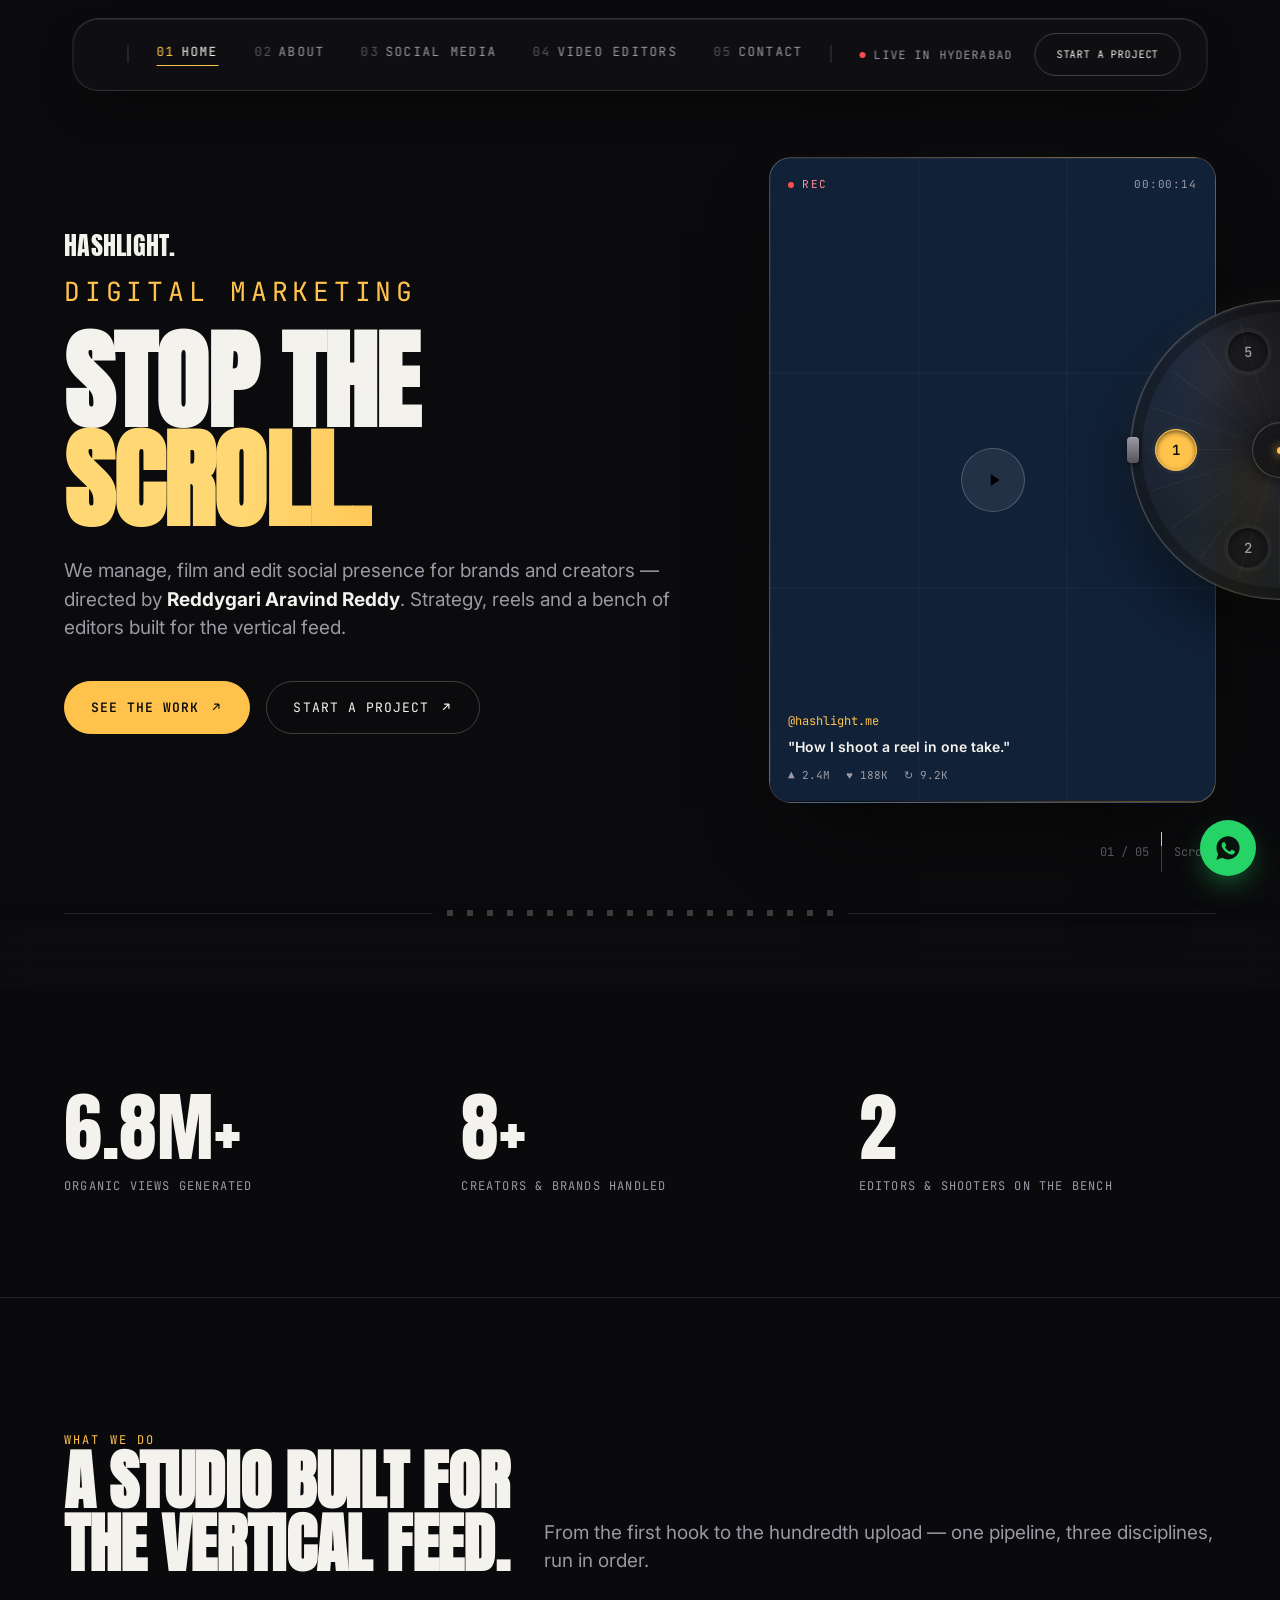
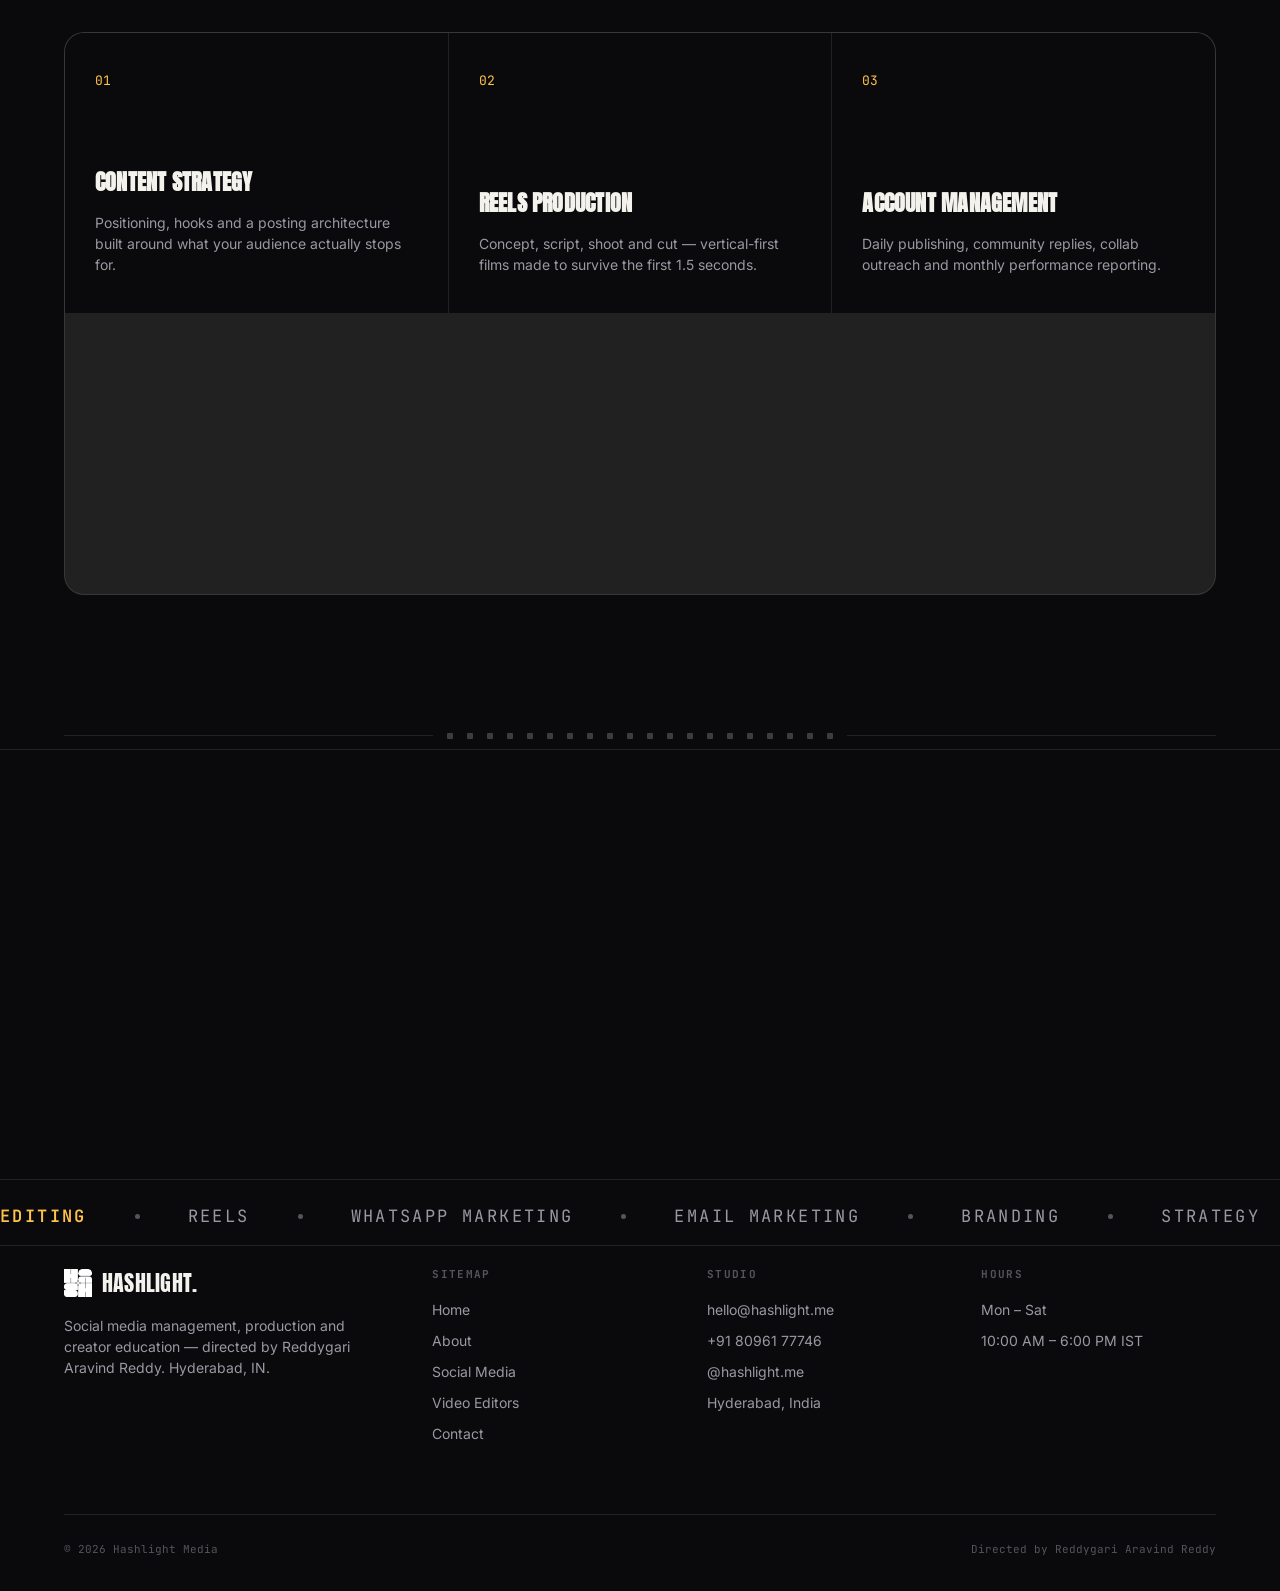
==== index.html @ e2e521cc "Deploy finalized clean code configuration" ====
<!doctype html>
<html lang="en">
<head>
<meta charset="UTF-8">
<!-- Google Tag Manager -->
<script>(function(w,d,s,l,i){w[l]=w[l]||[];w[l].push({'gtm.start':
new Date().getTime(),event:'gtm.js'});var f=d.getElementsByTagName(s)[0],
j=d.createElement(s),dl=l!='dataLayer'?'&l='+l:'';j.async=true;j.src=
'https://www.googletagmanager.com/gtm.js?id='+i+dl;f.parentNode.insertBefore(j,f);
})(window,document,'script','dataLayer','GTM-NQJWLBSV');</script>
<!-- End Google Tag Manager -->
<!-- Google tag (gtag.js) -->
<script async src="https://www.googletagmanager.com/gtag/js?id=G-N0PJGK31D2"></script>
<script>
  window.dataLayer = window.dataLayer || [];
  function gtag(){dataLayer.push(arguments);}
  gtag('js', new Date());

  gtag('config', 'G-N0PJGK31D2');
</script>
<!-- Meta Pixel Code -->
<script>
!function(f,b,e,v,n,t,s)
{if(f.fbq)return;n=f.fbq=function(){n.callMethod?
n.callMethod.apply(n,arguments):n.queue.push(arguments)};
if(!f._fbq)f._fbq=n;n.push=n;n.loaded=!0;n.version='2.0';
n.queue=[];t=b.createElement(e);t.async=!0;
t.src=v;s=b.getElementsByTagName(e)[0];
s.parentNode.insertBefore(t,s)}(window, document,'script',
'https://connect.facebook.net/en_US/fbevents.js');
fbq('init', '1096933299700600');
fbq('track', 'PageView');
</script>
<noscript><img height="1" width="1" style="display:none"
src="https://www.facebook.com/tr?id=1096933299700600&ev=PageView&noscript=1"
/></noscript>
<!-- End Meta Pixel Code -->
<meta name="viewport" content="width=device-width, initial-scale=1">
<title>Hashlight | Social Media & Reels Agency, Hyderabad</title>
<meta name="description" content="Hyderabad creator-first social media studio — Reels production, Meta ad campaigns, content strategy and account management. 6.8M+ organic views generated.">
<link rel="canonical" href="https://hashlight.me/">
<meta name="robots" content="index, follow">
<meta name="theme-color" content="#0a0a0c">

<meta property="og:type" content="website">
<meta property="og:url" content="https://hashlight.me/">
<meta property="og:title" content="Hashlight | Social Media & Reels Agency, Hyderabad">
<meta property="og:description" content="Hyderabad creator-first social media studio — Reels production, Meta ad campaigns, content strategy and account management. 6.8M+ organic views generated.">
<meta property="og:image" content="https://hashlight.me/img/hashlight_logo1.png">
<meta property="og:locale" content="en_IN">
<meta property="og:site_name" content="Hashlight">

<meta name="twitter:card" content="summary_large_image">
<meta name="twitter:title" content="Hashlight | Social Media & Reels Agency, Hyderabad">
<meta name="twitter:description" content="Hyderabad creator-first social media studio — Reels production, Meta ad campaigns, content strategy and account management. 6.8M+ organic views generated.">
<meta name="twitter:image" content="https://hashlight.me/img/hashlight_logo1.png">

<link rel="icon" href="img/hashlight_logo1.png" type="image/png">
<link rel="preconnect" href="https://fonts.googleapis.com">
<link rel="preconnect" href="https://fonts.gstatic.com" crossorigin>
<link rel="stylesheet" href="css/style.css">
<noscript><style>.reveal{opacity:1 !important; transform:none !important;}</style></noscript>

<script type="application/ld+json">
{
  "@context": "https://schema.org",
  "@type": "ProfessionalService",
  "@id": "https://hashlight.me/#business",
  "name": "Hashlight",
  "url": "https://hashlight.me/",
  "image": "https://hashlight.me/img/hashlight_logo1.png",
  "logo": "https://hashlight.me/img/hashlight_logo1.png",
  "description": "Creator-first social media management, reels production and creator education studio based in Hyderabad, India.",
  "email": "hello@hashlight.me",
  "telephone": "+91-80961-77746",
  "priceRange": "$$",
  "areaServed": "Hyderabad, India",
  "address": {
    "@type": "PostalAddress",
    "addressLocality": "Hyderabad",
    "addressRegion": "Telangana",
    "addressCountry": "IN"
  },
  "openingHoursSpecification": {
    "@type": "OpeningHoursSpecification",
    "dayOfWeek": ["Monday","Tuesday","Wednesday","Thursday","Friday","Saturday"],
    "opens": "10:00",
    "closes": "18:00"
  },
  "sameAs": [
    "https://www.instagram.com/hashlight.me/",
    "https://www.instagram.com/avii.fashion/"
  ],
  "founder": {
    "@type": "Person",
    "name": "Reddygari Aravind Reddy",
    "jobTitle": "Founder & Director",
    "sameAs": "https://www.instagram.com/avii.fashion/"
  },
  "hasOfferCatalog": {
    "@type": "OfferCatalog",
    "name": "Hashlight Services",
    "itemListElement": [
      { "@type": "Offer", "itemOffered": { "@type": "Service", "name": "Content Strategy" } },
      { "@type": "Offer", "itemOffered": { "@type": "Service", "name": "Reels Production" } },
      { "@type": "Offer", "itemOffered": { "@type": "Service", "name": "Account Management" } },
      { "@type": "Offer", "itemOffered": { "@type": "Service", "name": "Meta Ad Campaigns" } },
      { "@type": "Offer", "itemOffered": { "@type": "Service", "name": "WhatsApp Marketing" } },
      { "@type": "Offer", "itemOffered": { "@type": "Service", "name": "Email Marketing" } }
    ]
  }
}
</script>
</head>
<body>
<!-- Google Tag Manager (noscript) -->
<noscript><iframe src="https://www.googletagmanager.com/ns.html?id=GTM-NQJWLBSV"
height="0" width="0" style="display:none;visibility:hidden"></iframe></noscript>
<!-- End Google Tag Manager (noscript) -->

<div class="grain"></div>
<div class="flash-spot"></div>

<!-- ================= NAV ================= -->
<header class="site-nav">
  <a href="#home" class="logo"><img src="img/hashlight_logo1.png" alt="Hashlight" class="logo-mark"></a>
  <span class="nav-sep" aria-hidden="true">|</span>
  <nav class="nav-links">
    <a href="#home" data-index="01">Home</a>
    <a href="#about" data-index="02">About</a>
    <a href="#social-media" data-index="03">Social Media</a>
    <a href="#video-editors" data-index="04">Video Editors</a>
    <a href="#contact" data-index="05">Contact</a>
  </nav>
  <span class="nav-sep" aria-hidden="true">|</span>
  <div class="nav-cta">
    <span class="rec-tag"><span class="rec-dot"></span>Live in Hyderabad</span>
    <a href="#contact" class="btn btn-ghost js-start-project">Start a project</a>
  </div>
  <button class="nav-toggle" aria-label="Toggle menu"><span></span><span></span><span></span></button>
</header>

<!-- ================= 1. HOME ================= -->
<section id="home" class="hero wrap" data-dial="Home">
  <div class="hero-grid">
    <div>
      <p class="hero-eyebrow reveal in">
        <span>Hashlight.</span>
        <span>Digital Marketing</span>
      </p>
      <h1 class="h1 hero-title reveal in reveal-d1">Stop the<br><span class="flash">scroll.</span></h1>
      <p class="lede hero-sub reveal in reveal-d2">We manage, film and edit social presence for brands and creators — directed by <b style="color:var(--ink)">Reddygari Aravind Reddy</b>. Strategy, reels and a bench of editors built for the vertical feed.</p>
      <div class="hero-actions reveal in reveal-d3">
        <a href="#social-media" class="btn btn-primary">See the work
          <svg viewBox="0 0 24 24" fill="none" stroke="currentColor" stroke-width="2"><path d="M7 17L17 7M17 7H9M17 7V15"/></svg>
        </a>
        <a href="#contact" class="btn btn-ghost js-start-project">Start a project
          <svg viewBox="0 0 24 24" fill="none" stroke="currentColor" stroke-width="2"><path d="M7 17L17 7M17 7H9M17 7V15"/></svg>
        </a>
      </div>
    </div>

    <div class="reel-card reveal in reveal-d2">
      <video class="reel-video" id="hero-reel-video" src="video/hero-reel.mp4" muted loop playsinline preload="metadata" poster="img/poster-hero-reel.jpg"></video>
      <div class="grid-lines"></div>
      <div class="reel-top">
        <span class="rec-tag"><span class="rec-dot"></span>REC</span>
        <span>00:00:14</span>
      </div>
      <button type="button" class="reel-play" id="hero-reel-play" aria-label="Play reel">
        <svg class="icon-play" viewBox="0 0 24 24" fill="currentColor"><path d="M8 5v14l11-7z"/></svg>
        <svg class="icon-pause" viewBox="0 0 24 24" fill="currentColor"><path d="M6 5h4v14H6zM14 5h4v14h-4z"/></svg>
      </button>
      <div class="reel-bottom">
        <div class="handle">@hashlight.me</div>
        <div class="caption">"How I shoot a reel in one take."</div>
        <div class="reel-stats"><span>▲ 2.4M</span><span>♥ 188K</span><span>↻ 9.2K</span></div>
      </div>
    </div>
  </div>

  <div class="scroll-cue">
    <span>01 / 05</span>
    <span class="track"></span>
    <span>Scroll</span>
  </div>
</section>

<div class="sprockets"><div class="sprockets-row">
  <i></i><i></i><i></i><i></i><i></i><i></i><i></i><i></i><i></i><i></i><i></i><i></i><i></i><i></i><i></i><i></i><i></i><i></i><i></i><i></i>
</div></div>

<!-- ================= TICKER ================= -->
<div class="ticker-wrap">
  <div class="ticker">
    <span><span class="footer-platform-item"><svg viewBox="0 0 24 24" fill="currentColor"><path d="M7.0301.084c-1.2768.0602-2.1487.264-2.911.5634-.7888.3075-1.4575.72-2.1228 1.3877-.6652.6677-1.075 1.3368-1.3802 2.127-.2954.7638-.4956 1.6365-.552 2.914-.0564 1.2775-.0689 1.6882-.0626 4.947.0062 3.2586.0206 3.6671.0825 4.9473.061 1.2765.264 2.1482.5635 2.9107.308.7889.72 1.4573 1.388 2.1228.6679.6655 1.3365 1.0743 2.1285 1.38.7632.295 1.6361.4961 2.9134.552 1.2773.056 1.6884.069 4.9462.0627 3.2578-.0062 3.668-.0207 4.9478-.0814 1.28-.0607 2.147-.2652 2.9098-.5633.7889-.3086 1.4578-.72 2.1228-1.3881.665-.6682 1.0745-1.3378 1.3795-2.1284.2957-.7632.4966-1.636.552-2.9124.056-1.2809.0692-1.6898.063-4.948-.0063-3.2583-.021-3.6668-.0817-4.9465-.0607-1.2797-.264-2.1487-.5633-2.9117-.3084-.7889-.72-1.4568-1.3876-2.1228C21.2982 1.33 20.628.9208 19.8378.6165 19.074.321 18.2017.1197 16.9244.0645 15.6471.0093 15.236-.005 11.977.0014 8.718.0076 8.31.0215 7.0301.0839m.1402 21.6932c-1.17-.0509-1.8053-.2453-2.2287-.408-.5606-.216-.96-.4771-1.3819-.895-.422-.4178-.6811-.8186-.9-1.378-.1644-.4234-.3624-1.058-.4171-2.228-.0595-1.2645-.072-1.6442-.079-4.848-.007-3.2037.0053-3.583.0607-4.848.05-1.169.2456-1.805.408-2.2282.216-.5613.4762-.96.895-1.3816.4188-.4217.8184-.6814 1.3783-.9003.423-.1651 1.0575-.3614 2.227-.4171 1.2655-.06 1.6447-.072 4.848-.079 3.2033-.007 3.5835.005 4.8495.0608 1.169.0508 1.8053.2445 2.228.408.5608.216.96.4754 1.3816.895.4217.4194.6816.8176.9005 1.3787.1653.4217.3617 1.056.4169 2.2263.0602 1.2655.0739 1.645.0796 4.848.0058 3.203-.0055 3.5834-.061 4.848-.051 1.17-.245 1.8055-.408 2.2294-.216.5604-.4763.96-.8954 1.3814-.419.4215-.8181.6811-1.3783.9-.4224.1649-1.0577.3617-2.2262.4174-1.2656.0595-1.6448.072-4.8493.079-3.2045.007-3.5825-.006-4.848-.0608M16.953 5.5864A1.44 1.44 0 1 0 18.39 4.144a1.44 1.44 0 0 0-1.437 1.4424M5.8385 12.012c.0067 3.4032 2.7706 6.1557 6.173 6.1493 3.4026-.0065 6.157-2.7701 6.1506-6.1733-.0065-3.4032-2.771-6.1565-6.174-6.1498-3.403.0067-6.156 2.771-6.1496 6.1738M8 12.0077a4 4 0 1 1 4.008 3.9921A3.9996 3.9996 0 0 1 8 12.0077"/></svg>Instagram</span><span class="footer-platform-item"><svg viewBox="0 0 24 24" fill="currentColor"><path d="M9.101 23.691v-7.98H6.627v-3.667h2.474v-1.58c0-4.085 1.848-5.978 5.858-5.978.401 0 .955.042 1.468.103a8.68 8.68 0 0 1 1.141.195v3.325a8.623 8.623 0 0 0-.653-.036 26.805 26.805 0 0 0-.733-.009c-.707 0-1.259.096-1.675.309a1.686 1.686 0 0 0-.679.622c-.258.42-.374.995-.374 1.752v1.297h3.919l-.386 2.103-.287 1.564h-3.246v8.245C19.396 23.238 24 18.179 24 12.044c0-6.627-5.373-12-12-12s-12 5.373-12 12c0 5.628 3.874 10.35 9.101 11.647Z"/></svg>Facebook</span><span class="footer-platform-item"><svg viewBox="0 0 24 24" fill="currentColor"><path d="M17.472 14.382c-.297-.149-1.758-.867-2.03-.967-.273-.099-.471-.148-.67.15-.197.297-.767.966-.94 1.164-.173.199-.347.223-.644.075-.297-.15-1.255-.463-2.39-1.475-.883-.788-1.48-1.761-1.653-2.059-.173-.297-.018-.458.13-.606.134-.133.298-.347.446-.52.149-.174.198-.298.298-.497.099-.198.05-.371-.025-.52-.075-.149-.669-1.612-.916-2.207-.242-.579-.487-.5-.669-.51-.173-.008-.371-.01-.57-.01-.198 0-.52.074-.792.372-.272.297-1.04 1.016-1.04 2.479 0 1.462 1.065 2.875 1.213 3.074.149.198 2.096 3.2 5.077 4.487.709.306 1.262.489 1.694.625.712.227 1.36.195 1.871.118.571-.085 1.758-.719 2.006-1.413.248-.694.248-1.289.173-1.413-.074-.124-.272-.198-.57-.347m-5.421 7.403h-.004a9.87 9.87 0 01-5.031-1.378l-.361-.214-3.741.982.998-3.648-.235-.374a9.86 9.86 0 01-1.51-5.26c.001-5.45 4.436-9.884 9.888-9.884 2.64 0 5.122 1.03 6.988 2.898a9.825 9.825 0 012.893 6.994c-.003 5.45-4.437 9.884-9.885 9.884m8.413-18.297A11.815 11.815 0 0012.05 0C5.495 0 .16 5.335.157 11.892c0 2.096.547 4.142 1.588 5.945L.057 24l6.305-1.654a11.882 11.882 0 005.683 1.448h.005c6.554 0 11.89-5.335 11.893-11.893a11.821 11.821 0 00-3.48-8.413Z"/></svg>WhatsApp</span><span class="footer-platform-item"><svg viewBox="0 0 24 24" fill="currentColor"><path d="M20.447 20.452h-3.554v-5.569c0-1.328-.027-3.037-1.852-3.037-1.853 0-2.136 1.445-2.136 2.939v5.667H9.351V9h3.414v1.561h.046c.477-.9 1.637-1.85 3.37-1.85 3.601 0 4.267 2.37 4.267 5.455v6.286zM5.337 7.433c-1.144 0-2.063-.926-2.063-2.065 0-1.138.92-2.063 2.063-2.063 1.14 0 2.064.925 2.064 2.063 0 1.139-.925 2.065-2.064 2.065zm1.782 13.019H3.555V9h3.564v11.452zM22.225 0H1.771C.792 0 0 .774 0 1.729v20.542C0 23.227.792 24 1.771 24h20.451C23.2 24 24 23.227 24 22.271V1.729C24 .774 23.2 0 22.222 0h.003z"/></svg>LinkedIn</span><span class="footer-platform-item"><svg viewBox="0 0 24 24" fill="currentColor"><path d="M6.915 4.03c-1.968 0-3.683 1.28-4.871 3.113C.704 9.208 0 11.883 0 14.449c0 .706.07 1.369.21 1.973a6.624 6.624 0 0 0 .265.86 5.297 5.297 0 0 0 .371.761c.696 1.159 1.818 1.927 3.593 1.927 1.497 0 2.633-.671 3.965-2.444.76-1.012 1.144-1.626 2.663-4.32l.756-1.339.186-.325c.061.1.121.196.183.3l2.152 3.595c.724 1.21 1.665 2.556 2.47 3.314 1.046.987 1.992 1.22 3.06 1.22 1.075 0 1.876-.355 2.455-.843a3.743 3.743 0 0 0 .81-.973c.542-.939.861-2.127.861-3.745 0-2.72-.681-5.357-2.084-7.45-1.282-1.912-2.957-2.93-4.716-2.93-1.047 0-2.088.467-3.053 1.308-.652.57-1.257 1.29-1.82 2.05-.69-.875-1.335-1.547-1.958-2.056-1.182-.966-2.315-1.303-3.454-1.303zm10.16 2.053c1.147 0 2.188.758 2.992 1.999 1.132 1.748 1.647 4.195 1.647 6.4 0 1.548-.368 2.9-1.839 2.9-.58 0-1.027-.23-1.664-1.004-.496-.601-1.343-1.878-2.832-4.358l-.617-1.028a44.908 44.908 0 0 0-1.255-1.98c.07-.109.141-.224.211-.327 1.12-1.667 2.118-2.602 3.358-2.602zm-10.201.553c1.265 0 2.058.791 2.675 1.446.307.327.737.871 1.234 1.579l-1.02 1.566c-.757 1.163-1.882 3.017-2.837 4.338-1.191 1.649-1.81 1.817-2.486 1.817-.524 0-1.038-.237-1.383-.794-.263-.426-.464-1.13-.464-2.046 0-2.221.63-4.535 1.66-6.088.454-.687.964-1.226 1.533-1.533a2.264 2.264 0 0 1 1.088-.285z"/></svg>Meta</span><span class="footer-platform-item"><svg viewBox="0 0 24 24" fill="currentColor"><path d="M3.9998 22.9291C1.7908 22.9291 0 21.1383 0 18.9293s1.7908-3.9998 3.9998-3.9998 3.9998 1.7908 3.9998 3.9998-1.7908 3.9998-3.9998 3.9998zm19.4643-6.0004L15.4632 3.072C14.3586 1.1587 11.9121.5028 9.9988 1.6074S7.4295 5.1585 8.5341 7.0718l8.0009 13.8567c1.1046 1.9133 3.5511 2.5679 5.4644 1.4646 1.9134-1.1046 2.568-3.5511 1.4647-5.4644zM7.5137 4.8438L1.5645 15.1484A4.5 4.5 0 0 1 4 14.4297c2.5597-.0075 4.6248 2.1585 4.4941 4.7148l3.2168-5.5723-3.6094-6.25c-.4499-.7793-.6322-1.6394-.5878-2.4784z"/></svg>Google Ads</span><span class="footer-platform-item"><svg viewBox="0 0 24 24" fill="currentColor"><path d="M7.0301.084c-1.2768.0602-2.1487.264-2.911.5634-.7888.3075-1.4575.72-2.1228 1.3877-.6652.6677-1.075 1.3368-1.3802 2.127-.2954.7638-.4956 1.6365-.552 2.914-.0564 1.2775-.0689 1.6882-.0626 4.947.0062 3.2586.0206 3.6671.0825 4.9473.061 1.2765.264 2.1482.5635 2.9107.308.7889.72 1.4573 1.388 2.1228.6679.6655 1.3365 1.0743 2.1285 1.38.7632.295 1.6361.4961 2.9134.552 1.2773.056 1.6884.069 4.9462.0627 3.2578-.0062 3.668-.0207 4.9478-.0814 1.28-.0607 2.147-.2652 2.9098-.5633.7889-.3086 1.4578-.72 2.1228-1.3881.665-.6682 1.0745-1.3378 1.3795-2.1284.2957-.7632.4966-1.636.552-2.9124.056-1.2809.0692-1.6898.063-4.948-.0063-3.2583-.021-3.6668-.0817-4.9465-.0607-1.2797-.264-2.1487-.5633-2.9117-.3084-.7889-.72-1.4568-1.3876-2.1228C21.2982 1.33 20.628.9208 19.8378.6165 19.074.321 18.2017.1197 16.9244.0645 15.6471.0093 15.236-.005 11.977.0014 8.718.0076 8.31.0215 7.0301.0839m.1402 21.6932c-1.17-.0509-1.8053-.2453-2.2287-.408-.5606-.216-.96-.4771-1.3819-.895-.422-.4178-.6811-.8186-.9-1.378-.1644-.4234-.3624-1.058-.4171-2.228-.0595-1.2645-.072-1.6442-.079-4.848-.007-3.2037.0053-3.583.0607-4.848.05-1.169.2456-1.805.408-2.2282.216-.5613.4762-.96.895-1.3816.4188-.4217.8184-.6814 1.3783-.9003.423-.1651 1.0575-.3614 2.227-.4171 1.2655-.06 1.6447-.072 4.848-.079 3.2033-.007 3.5835.005 4.8495.0608 1.169.0508 1.8053.2445 2.228.408.5608.216.96.4754 1.3816.895.4217.4194.6816.8176.9005 1.3787.1653.4217.3617 1.056.4169 2.2263.0602 1.2655.0739 1.645.0796 4.848.0058 3.203-.0055 3.5834-.061 4.848-.051 1.17-.245 1.8055-.408 2.2294-.216.5604-.4763.96-.8954 1.3814-.419.4215-.8181.6811-1.3783.9-.4224.1649-1.0577.3617-2.2262.4174-1.2656.0595-1.6448.072-4.8493.079-3.2045.007-3.5825-.006-4.848-.0608M16.953 5.5864A1.44 1.44 0 1 0 18.39 4.144a1.44 1.44 0 0 0-1.437 1.4424M5.8385 12.012c.0067 3.4032 2.7706 6.1557 6.173 6.1493 3.4026-.0065 6.157-2.7701 6.1506-6.1733-.0065-3.4032-2.771-6.1565-6.174-6.1498-3.403.0067-6.156 2.771-6.1496 6.1738M8 12.0077a4 4 0 1 1 4.008 3.9921A3.9996 3.9996 0 0 1 8 12.0077"/></svg>Instagram</span><span class="footer-platform-item"><svg viewBox="0 0 24 24" fill="currentColor"><path d="M9.101 23.691v-7.98H6.627v-3.667h2.474v-1.58c0-4.085 1.848-5.978 5.858-5.978.401 0 .955.042 1.468.103a8.68 8.68 0 0 1 1.141.195v3.325a8.623 8.623 0 0 0-.653-.036 26.805 26.805 0 0 0-.733-.009c-.707 0-1.259.096-1.675.309a1.686 1.686 0 0 0-.679.622c-.258.42-.374.995-.374 1.752v1.297h3.919l-.386 2.103-.287 1.564h-3.246v8.245C19.396 23.238 24 18.179 24 12.044c0-6.627-5.373-12-12-12s-12 5.373-12 12c0 5.628 3.874 10.35 9.101 11.647Z"/></svg>Facebook</span><span class="footer-platform-item"><svg viewBox="0 0 24 24" fill="currentColor"><path d="M17.472 14.382c-.297-.149-1.758-.867-2.03-.967-.273-.099-.471-.148-.67.15-.197.297-.767.966-.94 1.164-.173.199-.347.223-.644.075-.297-.15-1.255-.463-2.39-1.475-.883-.788-1.48-1.761-1.653-2.059-.173-.297-.018-.458.13-.606.134-.133.298-.347.446-.52.149-.174.198-.298.298-.497.099-.198.05-.371-.025-.52-.075-.149-.669-1.612-.916-2.207-.242-.579-.487-.5-.669-.51-.173-.008-.371-.01-.57-.01-.198 0-.52.074-.792.372-.272.297-1.04 1.016-1.04 2.479 0 1.462 1.065 2.875 1.213 3.074.149.198 2.096 3.2 5.077 4.487.709.306 1.262.489 1.694.625.712.227 1.36.195 1.871.118.571-.085 1.758-.719 2.006-1.413.248-.694.248-1.289.173-1.413-.074-.124-.272-.198-.57-.347m-5.421 7.403h-.004a9.87 9.87 0 01-5.031-1.378l-.361-.214-3.741.982.998-3.648-.235-.374a9.86 9.86 0 01-1.51-5.26c.001-5.45 4.436-9.884 9.888-9.884 2.64 0 5.122 1.03 6.988 2.898a9.825 9.825 0 012.893 6.994c-.003 5.45-4.437 9.884-9.885 9.884m8.413-18.297A11.815 11.815 0 0012.05 0C5.495 0 .16 5.335.157 11.892c0 2.096.547 4.142 1.588 5.945L.057 24l6.305-1.654a11.882 11.882 0 005.683 1.448h.005c6.554 0 11.89-5.335 11.893-11.893a11.821 11.821 0 00-3.48-8.413Z"/></svg>WhatsApp</span><span class="footer-platform-item"><svg viewBox="0 0 24 24" fill="currentColor"><path d="M20.447 20.452h-3.554v-5.569c0-1.328-.027-3.037-1.852-3.037-1.853 0-2.136 1.445-2.136 2.939v5.667H9.351V9h3.414v1.561h.046c.477-.9 1.637-1.85 3.37-1.85 3.601 0 4.267 2.37 4.267 5.455v6.286zM5.337 7.433c-1.144 0-2.063-.926-2.063-2.065 0-1.138.92-2.063 2.063-2.063 1.14 0 2.064.925 2.064 2.063 0 1.139-.925 2.065-2.064 2.065zm1.782 13.019H3.555V9h3.564v11.452zM22.225 0H1.771C.792 0 0 .774 0 1.729v20.542C0 23.227.792 24 1.771 24h20.451C23.2 24 24 23.227 24 22.271V1.729C24 .774 23.2 0 22.222 0h.003z"/></svg>LinkedIn</span><span class="footer-platform-item"><svg viewBox="0 0 24 24" fill="currentColor"><path d="M6.915 4.03c-1.968 0-3.683 1.28-4.871 3.113C.704 9.208 0 11.883 0 14.449c0 .706.07 1.369.21 1.973a6.624 6.624 0 0 0 .265.86 5.297 5.297 0 0 0 .371.761c.696 1.159 1.818 1.927 3.593 1.927 1.497 0 2.633-.671 3.965-2.444.76-1.012 1.144-1.626 2.663-4.32l.756-1.339.186-.325c.061.1.121.196.183.3l2.152 3.595c.724 1.21 1.665 2.556 2.47 3.314 1.046.987 1.992 1.22 3.06 1.22 1.075 0 1.876-.355 2.455-.843a3.743 3.743 0 0 0 .81-.973c.542-.939.861-2.127.861-3.745 0-2.72-.681-5.357-2.084-7.45-1.282-1.912-2.957-2.93-4.716-2.93-1.047 0-2.088.467-3.053 1.308-.652.57-1.257 1.29-1.82 2.05-.69-.875-1.335-1.547-1.958-2.056-1.182-.966-2.315-1.303-3.454-1.303zm10.16 2.053c1.147 0 2.188.758 2.992 1.999 1.132 1.748 1.647 4.195 1.647 6.4 0 1.548-.368 2.9-1.839 2.9-.58 0-1.027-.23-1.664-1.004-.496-.601-1.343-1.878-2.832-4.358l-.617-1.028a44.908 44.908 0 0 0-1.255-1.98c.07-.109.141-.224.211-.327 1.12-1.667 2.118-2.602 3.358-2.602zm-10.201.553c1.265 0 2.058.791 2.675 1.446.307.327.737.871 1.234 1.579l-1.02 1.566c-.757 1.163-1.882 3.017-2.837 4.338-1.191 1.649-1.81 1.817-2.486 1.817-.524 0-1.038-.237-1.383-.794-.263-.426-.464-1.13-.464-2.046 0-2.221.63-4.535 1.66-6.088.454-.687.964-1.226 1.533-1.533a2.264 2.264 0 0 1 1.088-.285z"/></svg>Meta</span><span class="footer-platform-item"><svg viewBox="0 0 24 24" fill="currentColor"><path d="M3.9998 22.9291C1.7908 22.9291 0 21.1383 0 18.9293s1.7908-3.9998 3.9998-3.9998 3.9998 1.7908 3.9998 3.9998-1.7908 3.9998-3.9998 3.9998zm19.4643-6.0004L15.4632 3.072C14.3586 1.1587 11.9121.5028 9.9988 1.6074S7.4295 5.1585 8.5341 7.0718l8.0009 13.8567c1.1046 1.9133 3.5511 2.5679 5.4644 1.4646 1.9134-1.1046 2.568-3.5511 1.4647-5.4644zM7.5137 4.8438L1.5645 15.1484A4.5 4.5 0 0 1 4 14.4297c2.5597-.0075 4.6248 2.1585 4.4941 4.7148l3.2168-5.5723-3.6094-6.25c-.4499-.7793-.6322-1.6394-.5878-2.4784z"/></svg>Google Ads</span></span>
    <span><span class="footer-platform-item"><svg viewBox="0 0 24 24" fill="currentColor"><path d="M7.0301.084c-1.2768.0602-2.1487.264-2.911.5634-.7888.3075-1.4575.72-2.1228 1.3877-.6652.6677-1.075 1.3368-1.3802 2.127-.2954.7638-.4956 1.6365-.552 2.914-.0564 1.2775-.0689 1.6882-.0626 4.947.0062 3.2586.0206 3.6671.0825 4.9473.061 1.2765.264 2.1482.5635 2.9107.308.7889.72 1.4573 1.388 2.1228.6679.6655 1.3365 1.0743 2.1285 1.38.7632.295 1.6361.4961 2.9134.552 1.2773.056 1.6884.069 4.9462.0627 3.2578-.0062 3.668-.0207 4.9478-.0814 1.28-.0607 2.147-.2652 2.9098-.5633.7889-.3086 1.4578-.72 2.1228-1.3881.665-.6682 1.0745-1.3378 1.3795-2.1284.2957-.7632.4966-1.636.552-2.9124.056-1.2809.0692-1.6898.063-4.948-.0063-3.2583-.021-3.6668-.0817-4.9465-.0607-1.2797-.264-2.1487-.5633-2.9117-.3084-.7889-.72-1.4568-1.3876-2.1228C21.2982 1.33 20.628.9208 19.8378.6165 19.074.321 18.2017.1197 16.9244.0645 15.6471.0093 15.236-.005 11.977.0014 8.718.0076 8.31.0215 7.0301.0839m.1402 21.6932c-1.17-.0509-1.8053-.2453-2.2287-.408-.5606-.216-.96-.4771-1.3819-.895-.422-.4178-.6811-.8186-.9-1.378-.1644-.4234-.3624-1.058-.4171-2.228-.0595-1.2645-.072-1.6442-.079-4.848-.007-3.2037.0053-3.583.0607-4.848.05-1.169.2456-1.805.408-2.2282.216-.5613.4762-.96.895-1.3816.4188-.4217.8184-.6814 1.3783-.9003.423-.1651 1.0575-.3614 2.227-.4171 1.2655-.06 1.6447-.072 4.848-.079 3.2033-.007 3.5835.005 4.8495.0608 1.169.0508 1.8053.2445 2.228.408.5608.216.96.4754 1.3816.895.4217.4194.6816.8176.9005 1.3787.1653.4217.3617 1.056.4169 2.2263.0602 1.2655.0739 1.645.0796 4.848.0058 3.203-.0055 3.5834-.061 4.848-.051 1.17-.245 1.8055-.408 2.2294-.216.5604-.4763.96-.8954 1.3814-.419.4215-.8181.6811-1.3783.9-.4224.1649-1.0577.3617-2.2262.4174-1.2656.0595-1.6448.072-4.8493.079-3.2045.007-3.5825-.006-4.848-.0608M16.953 5.5864A1.44 1.44 0 1 0 18.39 4.144a1.44 1.44 0 0 0-1.437 1.4424M5.8385 12.012c.0067 3.4032 2.7706 6.1557 6.173 6.1493 3.4026-.0065 6.157-2.7701 6.1506-6.1733-.0065-3.4032-2.771-6.1565-6.174-6.1498-3.403.0067-6.156 2.771-6.1496 6.1738M8 12.0077a4 4 0 1 1 4.008 3.9921A3.9996 3.9996 0 0 1 8 12.0077"/></svg>Instagram</span><span class="footer-platform-item"><svg viewBox="0 0 24 24" fill="currentColor"><path d="M9.101 23.691v-7.98H6.627v-3.667h2.474v-1.58c0-4.085 1.848-5.978 5.858-5.978.401 0 .955.042 1.468.103a8.68 8.68 0 0 1 1.141.195v3.325a8.623 8.623 0 0 0-.653-.036 26.805 26.805 0 0 0-.733-.009c-.707 0-1.259.096-1.675.309a1.686 1.686 0 0 0-.679.622c-.258.42-.374.995-.374 1.752v1.297h3.919l-.386 2.103-.287 1.564h-3.246v8.245C19.396 23.238 24 18.179 24 12.044c0-6.627-5.373-12-12-12s-12 5.373-12 12c0 5.628 3.874 10.35 9.101 11.647Z"/></svg>Facebook</span><span class="footer-platform-item"><svg viewBox="0 0 24 24" fill="currentColor"><path d="M17.472 14.382c-.297-.149-1.758-.867-2.03-.967-.273-.099-.471-.148-.67.15-.197.297-.767.966-.94 1.164-.173.199-.347.223-.644.075-.297-.15-1.255-.463-2.39-1.475-.883-.788-1.48-1.761-1.653-2.059-.173-.297-.018-.458.13-.606.134-.133.298-.347.446-.52.149-.174.198-.298.298-.497.099-.198.05-.371-.025-.52-.075-.149-.669-1.612-.916-2.207-.242-.579-.487-.5-.669-.51-.173-.008-.371-.01-.57-.01-.198 0-.52.074-.792.372-.272.297-1.04 1.016-1.04 2.479 0 1.462 1.065 2.875 1.213 3.074.149.198 2.096 3.2 5.077 4.487.709.306 1.262.489 1.694.625.712.227 1.36.195 1.871.118.571-.085 1.758-.719 2.006-1.413.248-.694.248-1.289.173-1.413-.074-.124-.272-.198-.57-.347m-5.421 7.403h-.004a9.87 9.87 0 01-5.031-1.378l-.361-.214-3.741.982.998-3.648-.235-.374a9.86 9.86 0 01-1.51-5.26c.001-5.45 4.436-9.884 9.888-9.884 2.64 0 5.122 1.03 6.988 2.898a9.825 9.825 0 012.893 6.994c-.003 5.45-4.437 9.884-9.885 9.884m8.413-18.297A11.815 11.815 0 0012.05 0C5.495 0 .16 5.335.157 11.892c0 2.096.547 4.142 1.588 5.945L.057 24l6.305-1.654a11.882 11.882 0 005.683 1.448h.005c6.554 0 11.89-5.335 11.893-11.893a11.821 11.821 0 00-3.48-8.413Z"/></svg>WhatsApp</span><span class="footer-platform-item"><svg viewBox="0 0 24 24" fill="currentColor"><path d="M20.447 20.452h-3.554v-5.569c0-1.328-.027-3.037-1.852-3.037-1.853 0-2.136 1.445-2.136 2.939v5.667H9.351V9h3.414v1.561h.046c.477-.9 1.637-1.85 3.37-1.85 3.601 0 4.267 2.37 4.267 5.455v6.286zM5.337 7.433c-1.144 0-2.063-.926-2.063-2.065 0-1.138.92-2.063 2.063-2.063 1.14 0 2.064.925 2.064 2.063 0 1.139-.925 2.065-2.064 2.065zm1.782 13.019H3.555V9h3.564v11.452zM22.225 0H1.771C.792 0 0 .774 0 1.729v20.542C0 23.227.792 24 1.771 24h20.451C23.2 24 24 23.227 24 22.271V1.729C24 .774 23.2 0 22.222 0h.003z"/></svg>LinkedIn</span><span class="footer-platform-item"><svg viewBox="0 0 24 24" fill="currentColor"><path d="M6.915 4.03c-1.968 0-3.683 1.28-4.871 3.113C.704 9.208 0 11.883 0 14.449c0 .706.07 1.369.21 1.973a6.624 6.624 0 0 0 .265.86 5.297 5.297 0 0 0 .371.761c.696 1.159 1.818 1.927 3.593 1.927 1.497 0 2.633-.671 3.965-2.444.76-1.012 1.144-1.626 2.663-4.32l.756-1.339.186-.325c.061.1.121.196.183.3l2.152 3.595c.724 1.21 1.665 2.556 2.47 3.314 1.046.987 1.992 1.22 3.06 1.22 1.075 0 1.876-.355 2.455-.843a3.743 3.743 0 0 0 .81-.973c.542-.939.861-2.127.861-3.745 0-2.72-.681-5.357-2.084-7.45-1.282-1.912-2.957-2.93-4.716-2.93-1.047 0-2.088.467-3.053 1.308-.652.57-1.257 1.29-1.82 2.05-.69-.875-1.335-1.547-1.958-2.056-1.182-.966-2.315-1.303-3.454-1.303zm10.16 2.053c1.147 0 2.188.758 2.992 1.999 1.132 1.748 1.647 4.195 1.647 6.4 0 1.548-.368 2.9-1.839 2.9-.58 0-1.027-.23-1.664-1.004-.496-.601-1.343-1.878-2.832-4.358l-.617-1.028a44.908 44.908 0 0 0-1.255-1.98c.07-.109.141-.224.211-.327 1.12-1.667 2.118-2.602 3.358-2.602zm-10.201.553c1.265 0 2.058.791 2.675 1.446.307.327.737.871 1.234 1.579l-1.02 1.566c-.757 1.163-1.882 3.017-2.837 4.338-1.191 1.649-1.81 1.817-2.486 1.817-.524 0-1.038-.237-1.383-.794-.263-.426-.464-1.13-.464-2.046 0-2.221.63-4.535 1.66-6.088.454-.687.964-1.226 1.533-1.533a2.264 2.264 0 0 1 1.088-.285z"/></svg>Meta</span><span class="footer-platform-item"><svg viewBox="0 0 24 24" fill="currentColor"><path d="M3.9998 22.9291C1.7908 22.9291 0 21.1383 0 18.9293s1.7908-3.9998 3.9998-3.9998 3.9998 1.7908 3.9998 3.9998-1.7908 3.9998-3.9998 3.9998zm19.4643-6.0004L15.4632 3.072C14.3586 1.1587 11.9121.5028 9.9988 1.6074S7.4295 5.1585 8.5341 7.0718l8.0009 13.8567c1.1046 1.9133 3.5511 2.5679 5.4644 1.4646 1.9134-1.1046 2.568-3.5511 1.4647-5.4644zM7.5137 4.8438L1.5645 15.1484A4.5 4.5 0 0 1 4 14.4297c2.5597-.0075 4.6248 2.1585 4.4941 4.7148l3.2168-5.5723-3.6094-6.25c-.4499-.7793-.6322-1.6394-.5878-2.4784z"/></svg>Google Ads</span><span class="footer-platform-item"><svg viewBox="0 0 24 24" fill="currentColor"><path d="M7.0301.084c-1.2768.0602-2.1487.264-2.911.5634-.7888.3075-1.4575.72-2.1228 1.3877-.6652.6677-1.075 1.3368-1.3802 2.127-.2954.7638-.4956 1.6365-.552 2.914-.0564 1.2775-.0689 1.6882-.0626 4.947.0062 3.2586.0206 3.6671.0825 4.9473.061 1.2765.264 2.1482.5635 2.9107.308.7889.72 1.4573 1.388 2.1228.6679.6655 1.3365 1.0743 2.1285 1.38.7632.295 1.6361.4961 2.9134.552 1.2773.056 1.6884.069 4.9462.0627 3.2578-.0062 3.668-.0207 4.9478-.0814 1.28-.0607 2.147-.2652 2.9098-.5633.7889-.3086 1.4578-.72 2.1228-1.3881.665-.6682 1.0745-1.3378 1.3795-2.1284.2957-.7632.4966-1.636.552-2.9124.056-1.2809.0692-1.6898.063-4.948-.0063-3.2583-.021-3.6668-.0817-4.9465-.0607-1.2797-.264-2.1487-.5633-2.9117-.3084-.7889-.72-1.4568-1.3876-2.1228C21.2982 1.33 20.628.9208 19.8378.6165 19.074.321 18.2017.1197 16.9244.0645 15.6471.0093 15.236-.005 11.977.0014 8.718.0076 8.31.0215 7.0301.0839m.1402 21.6932c-1.17-.0509-1.8053-.2453-2.2287-.408-.5606-.216-.96-.4771-1.3819-.895-.422-.4178-.6811-.8186-.9-1.378-.1644-.4234-.3624-1.058-.4171-2.228-.0595-1.2645-.072-1.6442-.079-4.848-.007-3.2037.0053-3.583.0607-4.848.05-1.169.2456-1.805.408-2.2282.216-.5613.4762-.96.895-1.3816.4188-.4217.8184-.6814 1.3783-.9003.423-.1651 1.0575-.3614 2.227-.4171 1.2655-.06 1.6447-.072 4.848-.079 3.2033-.007 3.5835.005 4.8495.0608 1.169.0508 1.8053.2445 2.228.408.5608.216.96.4754 1.3816.895.4217.4194.6816.8176.9005 1.3787.1653.4217.3617 1.056.4169 2.2263.0602 1.2655.0739 1.645.0796 4.848.0058 3.203-.0055 3.5834-.061 4.848-.051 1.17-.245 1.8055-.408 2.2294-.216.5604-.4763.96-.8954 1.3814-.419.4215-.8181.6811-1.3783.9-.4224.1649-1.0577.3617-2.2262.4174-1.2656.0595-1.6448.072-4.8493.079-3.2045.007-3.5825-.006-4.848-.0608M16.953 5.5864A1.44 1.44 0 1 0 18.39 4.144a1.44 1.44 0 0 0-1.437 1.4424M5.8385 12.012c.0067 3.4032 2.7706 6.1557 6.173 6.1493 3.4026-.0065 6.157-2.7701 6.1506-6.1733-.0065-3.4032-2.771-6.1565-6.174-6.1498-3.403.0067-6.156 2.771-6.1496 6.1738M8 12.0077a4 4 0 1 1 4.008 3.9921A3.9996 3.9996 0 0 1 8 12.0077"/></svg>Instagram</span><span class="footer-platform-item"><svg viewBox="0 0 24 24" fill="currentColor"><path d="M9.101 23.691v-7.98H6.627v-3.667h2.474v-1.58c0-4.085 1.848-5.978 5.858-5.978.401 0 .955.042 1.468.103a8.68 8.68 0 0 1 1.141.195v3.325a8.623 8.623 0 0 0-.653-.036 26.805 26.805 0 0 0-.733-.009c-.707 0-1.259.096-1.675.309a1.686 1.686 0 0 0-.679.622c-.258.42-.374.995-.374 1.752v1.297h3.919l-.386 2.103-.287 1.564h-3.246v8.245C19.396 23.238 24 18.179 24 12.044c0-6.627-5.373-12-12-12s-12 5.373-12 12c0 5.628 3.874 10.35 9.101 11.647Z"/></svg>Facebook</span><span class="footer-platform-item"><svg viewBox="0 0 24 24" fill="currentColor"><path d="M17.472 14.382c-.297-.149-1.758-.867-2.03-.967-.273-.099-.471-.148-.67.15-.197.297-.767.966-.94 1.164-.173.199-.347.223-.644.075-.297-.15-1.255-.463-2.39-1.475-.883-.788-1.48-1.761-1.653-2.059-.173-.297-.018-.458.13-.606.134-.133.298-.347.446-.52.149-.174.198-.298.298-.497.099-.198.05-.371-.025-.52-.075-.149-.669-1.612-.916-2.207-.242-.579-.487-.5-.669-.51-.173-.008-.371-.01-.57-.01-.198 0-.52.074-.792.372-.272.297-1.04 1.016-1.04 2.479 0 1.462 1.065 2.875 1.213 3.074.149.198 2.096 3.2 5.077 4.487.709.306 1.262.489 1.694.625.712.227 1.36.195 1.871.118.571-.085 1.758-.719 2.006-1.413.248-.694.248-1.289.173-1.413-.074-.124-.272-.198-.57-.347m-5.421 7.403h-.004a9.87 9.87 0 01-5.031-1.378l-.361-.214-3.741.982.998-3.648-.235-.374a9.86 9.86 0 01-1.51-5.26c.001-5.45 4.436-9.884 9.888-9.884 2.64 0 5.122 1.03 6.988 2.898a9.825 9.825 0 012.893 6.994c-.003 5.45-4.437 9.884-9.885 9.884m8.413-18.297A11.815 11.815 0 0012.05 0C5.495 0 .16 5.335.157 11.892c0 2.096.547 4.142 1.588 5.945L.057 24l6.305-1.654a11.882 11.882 0 005.683 1.448h.005c6.554 0 11.89-5.335 11.893-11.893a11.821 11.821 0 00-3.48-8.413Z"/></svg>WhatsApp</span><span class="footer-platform-item"><svg viewBox="0 0 24 24" fill="currentColor"><path d="M20.447 20.452h-3.554v-5.569c0-1.328-.027-3.037-1.852-3.037-1.853 0-2.136 1.445-2.136 2.939v5.667H9.351V9h3.414v1.561h.046c.477-.9 1.637-1.85 3.37-1.85 3.601 0 4.267 2.37 4.267 5.455v6.286zM5.337 7.433c-1.144 0-2.063-.926-2.063-2.065 0-1.138.92-2.063 2.063-2.063 1.14 0 2.064.925 2.064 2.063 0 1.139-.925 2.065-2.064 2.065zm1.782 13.019H3.555V9h3.564v11.452zM22.225 0H1.771C.792 0 0 .774 0 1.729v20.542C0 23.227.792 24 1.771 24h20.451C23.2 24 24 23.227 24 22.271V1.729C24 .774 23.2 0 22.222 0h.003z"/></svg>LinkedIn</span><span class="footer-platform-item"><svg viewBox="0 0 24 24" fill="currentColor"><path d="M6.915 4.03c-1.968 0-3.683 1.28-4.871 3.113C.704 9.208 0 11.883 0 14.449c0 .706.07 1.369.21 1.973a6.624 6.624 0 0 0 .265.86 5.297 5.297 0 0 0 .371.761c.696 1.159 1.818 1.927 3.593 1.927 1.497 0 2.633-.671 3.965-2.444.76-1.012 1.144-1.626 2.663-4.32l.756-1.339.186-.325c.061.1.121.196.183.3l2.152 3.595c.724 1.21 1.665 2.556 2.47 3.314 1.046.987 1.992 1.22 3.06 1.22 1.075 0 1.876-.355 2.455-.843a3.743 3.743 0 0 0 .81-.973c.542-.939.861-2.127.861-3.745 0-2.72-.681-5.357-2.084-7.45-1.282-1.912-2.957-2.93-4.716-2.93-1.047 0-2.088.467-3.053 1.308-.652.57-1.257 1.29-1.82 2.05-.69-.875-1.335-1.547-1.958-2.056-1.182-.966-2.315-1.303-3.454-1.303zm10.16 2.053c1.147 0 2.188.758 2.992 1.999 1.132 1.748 1.647 4.195 1.647 6.4 0 1.548-.368 2.9-1.839 2.9-.58 0-1.027-.23-1.664-1.004-.496-.601-1.343-1.878-2.832-4.358l-.617-1.028a44.908 44.908 0 0 0-1.255-1.98c.07-.109.141-.224.211-.327 1.12-1.667 2.118-2.602 3.358-2.602zm-10.201.553c1.265 0 2.058.791 2.675 1.446.307.327.737.871 1.234 1.579l-1.02 1.566c-.757 1.163-1.882 3.017-2.837 4.338-1.191 1.649-1.81 1.817-2.486 1.817-.524 0-1.038-.237-1.383-.794-.263-.426-.464-1.13-.464-2.046 0-2.221.63-4.535 1.66-6.088.454-.687.964-1.226 1.533-1.533a2.264 2.264 0 0 1 1.088-.285z"/></svg>Meta</span><span class="footer-platform-item"><svg viewBox="0 0 24 24" fill="currentColor"><path d="M3.9998 22.9291C1.7908 22.9291 0 21.1383 0 18.9293s1.7908-3.9998 3.9998-3.9998 3.9998 1.7908 3.9998 3.9998-1.7908 3.9998-3.9998 3.9998zm19.4643-6.0004L15.4632 3.072C14.3586 1.1587 11.9121.5028 9.9988 1.6074S7.4295 5.1585 8.5341 7.0718l8.0009 13.8567c1.1046 1.9133 3.5511 2.5679 5.4644 1.4646 1.9134-1.1046 2.568-3.5511 1.4647-5.4644zM7.5137 4.8438L1.5645 15.1484A4.5 4.5 0 0 1 4 14.4297c2.5597-.0075 4.6248 2.1585 4.4941 4.7148l3.2168-5.5723-3.6094-6.25c-.4499-.7793-.6322-1.6394-.5878-2.4784z"/></svg>Google Ads</span></span>
  </div>
</div>

<!-- ================= STATS ================= -->
<section class="stats wrap">
  <div class="stats-grid">
    <div class="reveal">
      <div class="stat-num" data-count="6.8M+">0</div>
      <div class="stat-label">Organic views generated</div>
    </div>
    <div class="reveal reveal-d1">
      <div class="stat-num" data-count="8+">0</div>
      <div class="stat-label">Creators &amp; brands handled</div>
    </div>
    <div class="reveal reveal-d2">
      <div class="stat-num" data-count="2">0</div>
      <div class="stat-label">Editors &amp; shooters on the bench</div>
    </div>
  </div>
</section>

<!-- ================= SERVICES ================= -->
<section class="services wrap">
  <div class="section-head">
    <div>
      <p class="eyebrow reveal">What we do</p>
      <h2 class="h2 reveal reveal-d1">A studio built for<br>the vertical feed.</h2>
    </div>
    <p class="lede reveal reveal-d2">From the first hook to the hundredth upload — one pipeline, three disciplines, run in order.</p>
  </div>

  <div class="services-grid">
    <div class="service-card reveal">
      <span class="service-index">01</span>
      <div>
        <h3 class="service-title">Content Strategy</h3>
        <p class="service-desc">Positioning, hooks and a posting architecture built around what your audience actually stops for.</p>
      </div>
    </div>
    <div class="service-card reveal reveal-d1">
      <span class="service-index">02</span>
      <div>
        <h3 class="service-title">Reels Production</h3>
        <p class="service-desc">Concept, script, shoot and cut — vertical-first films made to survive the first 1.5 seconds.</p>
      </div>
    </div>
    <div class="service-card reveal reveal-d2">
      <span class="service-index">03</span>
      <div>
        <h3 class="service-title">Account Management</h3>
        <p class="service-desc">Daily publishing, community replies, collab outreach and monthly performance reporting.</p>
      </div>
    </div>
    <div class="service-card reveal">
      <span class="service-index">04</span>
      <div>
        <h3 class="service-title">Meta Ad Campaigns</h3>
        <p class="service-desc">Paid campaigns across Instagram and Facebook — audience targeting, creative testing and budget optimization built around real engagement.</p>
      </div>
    </div>
    <div class="service-card reveal reveal-d1">
      <span class="service-index">05</span>
      <div>
        <h3 class="service-title">WhatsApp Marketing</h3>
        <p class="service-desc">Broadcast lists, catalog setup and click-to-chat flows that turn a follow into a direct conversation with your audience.</p>
      </div>
    </div>
    <div class="service-card reveal reveal-d2">
      <span class="service-index">06</span>
      <div>
        <h3 class="service-title">Email Marketing</h3>
        <p class="service-desc">Newsletters and lifecycle sequences that keep an audience warm between reels, without leaning on the algorithm.</p>
      </div>
    </div>
  </div>
</section>

<div class="sprockets"><div class="sprockets-row">
  <i></i><i></i><i></i><i></i><i></i><i></i><i></i><i></i><i></i><i></i><i></i><i></i><i></i><i></i><i></i><i></i><i></i><i></i><i></i><i></i>
</div></div>

<!-- ================= PILLARS (in-page teasers) ================= -->
<section class="pillars">
  <a href="#social-media" class="pillar reveal">
    <div class="pillar-left">
      <span class="pillar-title">Social Media</span>
      <span class="pillar-sub">Reels that travelled — @avii.fashion</span>
    </div>
    <span class="pillar-arrow"><svg viewBox="0 0 24 24" fill="none" stroke="currentColor" stroke-width="2"><path d="M7 17L17 7M17 7H9M17 7V15"/></svg></span>
  </a>
  <a href="#video-editors" class="pillar reveal reveal-d1">
    <div class="pillar-left">
      <span class="pillar-title">Video Editors</span>
      <span class="pillar-sub">The bench behind the cuts</span>
    </div>
    <span class="pillar-arrow"><svg viewBox="0 0 24 24" fill="none" stroke="currentColor" stroke-width="2"><path d="M7 17L17 7M17 7H9M17 7V15"/></svg></span>
  </a>
  <a href="#about" class="pillar reveal reveal-d3">
    <div class="pillar-left">
      <span class="pillar-title">About</span>
      <span class="pillar-sub">Who runs Hashlight</span>
    </div>
    <span class="pillar-arrow"><svg viewBox="0 0 24 24" fill="none" stroke="currentColor" stroke-width="2"><path d="M7 17L17 7M17 7H9M17 7V15"/></svg></span>
  </a>
</section>

<!-- ================= 2. ABOUT ================= -->
<section id="about" class="page-hero wrap" data-dial="About">
  <p class="eyebrow reveal in">02 About</p>
  <h2 class="h1 reveal in reveal-d1">Who runs<br><span class="flash">Hashlight.</span></h2>
  <p class="lede reveal in reveal-d2">One director, one point of view — a small studio that treats every account like it's the only one that matters.</p>
</section>

<div class="wrap">
  <div class="about-grid">
    <div class="director-card reveal">
      <div class="director-photo">
        <img src="img/director.jpg" alt="Reddygari Aravind Reddy" class="director-photo-img" loading="lazy" decoding="async">
        <span class="frame-corner tl"></span>
        <span class="frame-corner br"></span>
      </div>
      <div class="director-info">
        <div class="name">Reddygari Aravind Reddy</div>
        <div class="role">Founder &amp; Director, Hashlight</div>
        <a href="https://www.instagram.com/avii.fashion/" target="_blank" rel="noopener" class="social-chip" style="margin-top:18px;">
          <svg viewBox="0 0 24 24" fill="none" stroke="currentColor" stroke-width="2" style="width:14px;height:14px;"><rect x="2" y="2" width="20" height="20" rx="5"/><circle cx="12" cy="12" r="4"/><circle cx="17.5" cy="6.5" r="1"/></svg>
          @avii.fashion
        </a>
      </div>
    </div>

    <div class="about-copy">
      <p class="reveal"><b>Reddygari Aravind Reddy</b> started Hashlight after building his own audience from nothing — the account <b>@avii.fashion</b> now reaches millions of viewers a month, and every method Hashlight teaches and sells was tested there first.</p>
      <p class="reveal reveal-d1">Hashlight exists because most "social media management" is a posting calendar with no point of view. We think a reel is a small film: it needs a hook, a shape, a reason to exist. So we build a strategy before we ever pick up a camera, then we shoot, cut and publish it ourselves — no handoffs, no guesswork.</p>
      <p class="reveal reveal-d2">Today the studio runs three arms under one roof: <b>management</b> for brands and creators who want consistent, strategic output; <b>production</b>, a bench of editors and shooters who turn ideas into finished films; and <b>classes</b>, where we teach the camera, scripting and editing skills we use every day.</p>

      <div class="values">
        <div class="value-card reveal">
          <span class="num">01</span>
          <h5>Hook first</h5>
          <p>Every idea is judged on its first 1.5 seconds before anything else.</p>
        </div>
        <div class="value-card reveal reveal-d1">
          <span class="num">02</span>
          <h5>Shipped, not perfect</h5>
          <p>A published reel beats a perfect script sitting in drafts.</p>
        </div>
        <div class="value-card reveal reveal-d2">
          <span class="num">03</span>
          <h5>Teach what we do</h5>
          <p>Every class comes from a method used on a live account that week.</p>
        </div>
      </div>
    </div>
  </div>
</div>

<div class="sprockets"><div class="sprockets-row">
  <i></i><i></i><i></i><i></i><i></i><i></i><i></i><i></i><i></i><i></i><i></i><i></i><i></i><i></i><i></i><i></i><i></i><i></i><i></i><i></i>
</div></div>

<section class="timeline wrap">
  <p class="eyebrow reveal">How we got here</p>
  <div class="tl-row reveal">
    <span class="yr">2023</span>
    <div>
      <h5>@avii.fashion begins</h5>
      <p>Aravind starts posting fashion and lifestyle reels — building the playbook Hashlight later teaches.</p>
    </div>
  </div>
  <div class="tl-row reveal reveal-d1">
    <span class="yr">2024</span>
    <div>
      <h5>Hashlight opens for clients</h5>
      <p>First brand accounts brought in-house for management, production and monthly reporting.</p>
    </div>
  </div>
  <div class="tl-row reveal reveal-d2">
    <span class="yr">2025</span>
    <div>
      <h5>The bench grows</h5>
      <p>Editors and shooters join full-time; Hashlight becomes a production studio, not a one-person shop.</p>
    </div>
  </div>
  <div class="tl-row reveal reveal-d3">
    <span class="yr">Now</span>
    <div>
      <h5>Classes launch</h5>
      <p>Camera, scripting and editing taught directly on the Hashlight channel — open to any creator ready to learn.</p>
    </div>
  </div>
</section>

<!-- ================= 3. SOCIAL MEDIA ================= -->
<section id="social-media" class="page-hero wrap" data-dial="Social Media">
  <p class="eyebrow reveal in">03 Social Media</p>
  <h2 class="h1 reveal in reveal-d1">Reels that<br><span class="flash">travelled.</span></h2>
  <p class="lede reveal in reveal-d2">A running highlight reel from <b style="color:var(--ink)">@avii.fashion</b>, directed and edited in-house by Hashlight.</p>
</section>

<div class="wrap">
  <div class="social-cta reveal">
    <div class="ig-handle">
      <span class="ig-icon">
        <svg viewBox="0 0 24 24" fill="none" stroke="currentColor" stroke-width="2"><rect x="2" y="2" width="20" height="20" rx="5"/><circle cx="12" cy="12" r="4"/><circle cx="17.5" cy="6.5" r="1"/></svg>
      </span>
      <div>
        <div style="font-family:var(--display); font-size:20px; text-transform:uppercase;">Scope</div>
        <div style="font-family:var(--mono); font-size:12px; color:var(--ink-dim);">1,383,998 total views · 20,576 total likes</div>
      </div>
    </div>
  </div>

  <p class="eyebrow reveal" style="margin-top:30px;">Top reels</p>

  <div class="reel-grid" style="padding-block:26px clamp(50px,7vw,90px);">
    <a class="reel-tile reveal" href="https://www.instagram.com/reel/C_o4l-mPDhd/" target="_blank" rel="noopener">
      <div class="bg g3"></div>
      <video class="reel-tile-video" src="video/reel-scope-1.mp4" muted loop playsinline preload="none" poster="img/poster-reel-scope-1.jpg"></video>
      <div class="overlay"></div>
      <div class="meta"><div class="views">▲ 352,894 views</div><div class="cap">♥ 10,079 likes</div></div>
    </a>
    <a class="reel-tile reveal reveal-d1" href="https://www.instagram.com/reel/DJwp2NWBnwe/" target="_blank" rel="noopener">
      <div class="bg g4"></div>
      <video class="reel-tile-video" src="video/reel-scope-2.mp4" muted loop playsinline preload="none" poster="img/poster-reel-scope-2.jpg"></video>
      <div class="overlay"></div>
      <div class="meta"><div class="views">▲ 698,079 views</div><div class="cap">♥ 1,015 likes</div></div>
    </a>
    <a class="reel-tile reveal reveal-d2" href="https://www.instagram.com/reel/C0bukPaxzXo/" target="_blank" rel="noopener">
      <div class="bg g1"></div>
      <video class="reel-tile-video" src="video/reel-scope-3.mp4" muted loop playsinline preload="none" poster="img/poster-reel-scope-3.jpg"></video>
      <div class="overlay"></div>
      <div class="meta"><div class="views">▲ 14,200 views</div><div class="cap">♥ 357 likes</div></div>
    </a>
  </div>

  <div class="social-cta reveal" style="margin-top:20px;">
    <div class="ig-handle">
      <span class="ig-icon">
        <svg viewBox="0 0 24 24" fill="none" stroke="currentColor" stroke-width="2"><rect x="2" y="2" width="20" height="20" rx="5"/><circle cx="12" cy="12" r="4"/><circle cx="17.5" cy="6.5" r="1"/></svg>
      </span>
      <div>
        <div style="font-family:var(--display); font-size:20px; text-transform:uppercase;">@avii.fashion</div>
        <div style="font-family:var(--mono); font-size:12px; color:var(--ink-dim);">5,442,813 total views · 161,797 total likes</div>
        <div style="font-family:var(--mono); font-size:11px; color:var(--ink-faint); margin-top:6px;">The founder's own account — run by Hashlight, our flagship case study. For studio updates, follow <a href="https://www.instagram.com/hashlight.me/" target="_blank" rel="noopener" style="color:var(--gold);">@hashlight.me</a>.</div>
      </div>
    </div>
    <a href="https://www.instagram.com/avii.fashion/" target="_blank" rel="noopener" class="btn btn-primary">Follow on Instagram
      <svg viewBox="0 0 24 24" fill="none" stroke="currentColor" stroke-width="2"><path d="M7 17L17 7M17 7H9M17 7V15"/></svg>
    </a>
  </div>

  <p class="eyebrow reveal" style="margin-top:30px;">Top reels</p>

  <div class="reel-grid" style="padding-block:26px clamp(50px,7vw,90px);">
    <a class="reel-tile reveal" href="https://www.instagram.com/reel/DPyZSJhkuXs/" target="_blank" rel="noopener">
      <div class="bg g3"></div>
      <video class="reel-tile-video" src="video/reel-avii-1.mp4" muted loop playsinline preload="none" poster="img/poster-reel-avii-1.jpg"></video>
      <div class="overlay"></div>
      <div class="meta"><div class="views">▲ 906,175 views</div><div class="cap">♥ 53,167 likes</div></div>
    </a>
    <a class="reel-tile reveal reveal-d1" href="https://www.instagram.com/reel/DMQCzQLScJr/" target="_blank" rel="noopener">
      <div class="bg g4"></div>
      <video class="reel-tile-video" src="video/reel-avii-2.mp4" muted loop playsinline preload="none" poster="img/poster-reel-avii-2.jpg"></video>
      <div class="overlay"></div>
      <div class="meta"><div class="views">▲ 834,070 views</div><div class="cap">♥ 32,409 likes</div></div>
    </a>
    <a class="reel-tile reveal reveal-d2" href="https://www.instagram.com/reel/DWGxsfQhguy/" target="_blank" rel="noopener">
      <div class="bg g1"></div>
      <video class="reel-tile-video" src="video/reel-avii-3.mp4" muted loop playsinline preload="none" poster="img/poster-reel-avii-3.jpg"></video>
      <div class="overlay"></div>
      <div class="meta"><div class="views">▲ 657,611 views</div><div class="cap">♥ 26,999 likes</div></div>
    </a>
  </div>

  <p class="form-note reveal" style="text-align:center; padding-bottom:60px;">Muted autoplay video placeholders until real reel exports are dropped in at video/reel-*.mp4 — the stats above are real.</p>
</div>

<div class="sprockets"><div class="sprockets-row">
  <i></i><i></i><i></i><i></i><i></i><i></i><i></i><i></i><i></i><i></i><i></i><i></i><i></i><i></i><i></i><i></i><i></i><i></i><i></i><i></i>
</div></div>

<!-- ================= 4. VIDEO EDITORS ================= -->
<section id="video-editors" class="page-hero wrap" data-dial="Video Editors">
  <p class="eyebrow reveal in">04 Video Editors</p>
  <h2 class="h1 reveal in reveal-d1">The bench<br>behind the<br><span class="flash">cuts.</span></h2>
  <p class="lede reveal in reveal-d2">Every reel Hashlight ships passes through this team — shooters, editors and motion designers working across every managed account.</p>
</section>

<div class="wrap">
  <div class="editors-grid">
    <div class="editor-card reveal">
      <div class="editor-photo e1"><div class="played"><svg width="26" height="26" viewBox="0 0 24 24" fill="#fff"><path d="M8 5v14l11-7z"/></svg></div></div>
      <div class="editor-info">
        <div class="name">Saketh</div>
        <div class="role">Video Editor</div>
        <p class="desc">Reel edits and motion-driven cuts — see the full body of work on his portfolio.</p>
        <div class="editor-skills"><span class="tag">Portfolio</span></div>
        <a href="https://sakethportfolio.my.canva.site/" target="_blank" rel="noopener" class="social-chip" style="margin-top:16px;">View portfolio</a>
      </div>
    </div>
    <div class="editor-card reveal reveal-d1">
      <div class="editor-photo e2"><div class="played"><svg width="26" height="26" viewBox="0 0 24 24" fill="#fff"><path d="M8 5v14l11-7z"/></svg></div></div>
      <div class="editor-info">
        <div class="name">Varun</div>
        <div class="role">Video Editor</div>
        <p class="desc">Cuts built for the vertical feed — see the full body of work on his portfolio.</p>
        <div class="editor-skills"><span class="tag">Portfolio</span></div>
        <a href="https://varun-editor.lovable.app/" target="_blank" rel="noopener" class="social-chip" data-inline-portfolio="1" style="margin-top:16px;">View portfolio</a>
      </div>
    </div>
  </div>
</div>

<div class="sprockets"><div class="sprockets-row">
  <i></i><i></i><i></i><i></i><i></i><i></i><i></i><i></i><i></i><i></i><i></i><i></i><i></i><i></i><i></i><i></i><i></i><i></i><i></i><i></i>
</div></div>

<section class="cta-band wrap">
  <p class="eyebrow reveal" style="justify-content:center">Join the bench</p>
  <h2 class="h1 cta-title reveal reveal-d1">We're always<br><span class="flash">watching cuts.</span></h2>
  <p class="lede reveal reveal-d2">Editor or shooter with a reel to show? Send your portfolio through the contact section.</p>
  <a href="#contact" class="btn btn-primary reveal reveal-d3">Submit your work
    <svg viewBox="0 0 24 24" fill="none" stroke="currentColor" stroke-width="2"><path d="M7 17L17 7M17 7H9M17 7V15"/></svg>
  </a>
</section>

<!-- ================= 5. CONTACT ================= -->
<section id="contact" class="page-hero wrap" data-dial="Contact">
  <p class="eyebrow reveal in">05 Contact</p>
  <h2 class="h1 reveal in reveal-d1">Let's make<br><span class="flash">noise.</span></h2>
  <p class="lede reveal in reveal-d2">Tell us about the brand, the audience, and where you want to be in 90 days.</p>
</section>

<div class="wrap">
  <div class="contact-grid">
    <div class="reveal">
      <div class="contact-info-block">
        <div class="label">Email</div>
        <a href="mailto:hello@hashlight.me">hello@hashlight.me</a>
      </div>
      <div class="contact-info-block">
        <div class="label">Phone / WhatsApp</div>
        <a href="https://wa.me/918096177746" target="_blank" rel="noopener">+91 80961 77746</a>
      </div>
      <div class="contact-info-block">
        <div class="label">Instagram</div>
        <a href="https://www.instagram.com/hashlight.me/" target="_blank" rel="noopener">@hashlight.me</a>
      </div>
      <div class="contact-info-block">
        <div class="label">Studio</div>
        <p>Hyderabad, India</p>
      </div>
      <div class="contact-info-block">
        <div class="label">Hours</div>
        <p style="font-size:16px; font-family:var(--body); text-transform:none; color:var(--ink-dim);">Mon – Sat, 10:00 AM – 6:00 PM IST</p>
      </div>
      <div class="social-row">
        <a href="https://www.instagram.com/hashlight.me/" target="_blank" rel="noopener" class="social-chip">Instagram</a>
        <a href="mailto:hello@hashlight.me" class="social-chip">Email</a>
      </div>
    </div>

    <div class="whatsapp-card reveal reveal-d1">
      <div class="whatsapp-icon">
        <svg viewBox="0 0 24 24" fill="currentColor"><path d="M12.04 2C6.58 2 2.13 6.45 2.13 11.91c0 1.87.5 3.62 1.44 5.13L2 22l5.13-1.55a9.86 9.86 0 0 0 4.91 1.31h.01c5.46 0 9.9-4.45 9.9-9.91C21.95 6.45 17.5 2 12.04 2Zm5.8 14.14c-.24.68-1.4 1.3-1.93 1.38-.5.08-1.1.11-1.78-.11-.41-.13-.93-.3-1.6-.58-2.82-1.22-4.66-4.05-4.8-4.24-.14-.19-1.15-1.53-1.15-2.92 0-1.39.73-2.07.98-2.35.26-.28.56-.35.75-.35.19 0 .38 0 .54.01.17.01.41-.06.64.49.24.57.81 1.97.88 2.11.07.14.12.3.02.49-.09.19-.14.3-.28.46-.14.16-.29.36-.42.48-.14.13-.28.28-.12.55.16.28.72 1.19 1.55 1.93 1.06.95 1.96 1.24 2.24 1.38.28.14.44.12.6-.07.16-.19.68-.79.87-1.06.19-.28.37-.23.62-.14.26.09 1.63.77 1.91.91.28.14.47.21.54.33.07.12.07.68-.17 1.36Z"/></svg>
      </div>
      <p class="eyebrow" style="justify-content:flex-start">Fastest response</p>
      <h3 class="whatsapp-title">Chat with us<br>on <span class="flash">WhatsApp.</span></h3>
      <p class="lede">Send the brand, your current following and what you need — we usually reply within the hour.</p>
      <a href="https://wa.me/918096177746?text=Hi%20Hashlight%2C%20I%27d%20like%20to%20start%20a%20project." target="_blank" rel="noopener" class="btn btn-primary whatsapp-btn">Message +91 80961 77746
        <svg viewBox="0 0 24 24" fill="none" stroke="currentColor" stroke-width="2"><path d="M7 17L17 7M17 7H9M17 7V15"/></svg>
      </a>
      <p class="form-note">Opens WhatsApp in a new tab — nothing is submitted through this site.</p>
    </div>
  </div>
</div>

<!-- ================= FOOTER ================= -->
<footer class="site-footer wrap">
  <a href="https://wa.me/918096177746?text=Hi%20Hashlight%2C%20I%27d%20like%20to%20start%20a%20project." target="_blank" rel="noopener" class="whatsapp-float" aria-label="Message Hashlight on WhatsApp">
    <svg viewBox="0 0 24 24" fill="currentColor"><path d="M12.04 2C6.58 2 2.13 6.45 2.13 11.91c0 1.87.5 3.62 1.44 5.13L2 22l5.13-1.55a9.86 9.86 0 0 0 4.91 1.31h.01c5.46 0 9.9-4.45 9.9-9.91C21.95 6.45 17.5 2 12.04 2Zm5.8 14.14c-.24.68-1.4 1.3-1.93 1.38-.5.08-1.1.11-1.78-.11-.41-.13-.93-.3-1.6-.58-2.82-1.22-4.66-4.05-4.8-4.24-.14-.19-1.15-1.53-1.15-2.92 0-1.39.73-2.07.98-2.35.26-.28.56-.35.75-.35.19 0 .38 0 .54.01.17.01.41-.06.64.49.24.57.81 1.97.88 2.11.07.14.12.3.02.49-.09.19-.14.3-.28.46-.14.16-.29.36-.42.48-.14.13-.28.28-.12.55.16.28.72 1.19 1.55 1.93 1.06.95 1.96 1.24 2.24 1.38.28.14.44.12.6-.07.16-.19.68-.79.87-1.06.19-.28.37-.23.62-.14.26.09 1.63.77 1.91.91.28.14.47.21.54.33.07.12.07.68-.17 1.36Z"/></svg>
  </a>
  <div class="footer-platforms">
    <div class="footer-platforms-track">
      <span><b>Editing</b><i></i>Reels<i></i>WhatsApp Marketing<i></i>Email Marketing<i></i>Branding<i></i>Strategy<i></i>Meta Ad Campaign<i></i><b>Editing</b><i></i>Reels<i></i>WhatsApp Marketing<i></i>Email Marketing<i></i>Branding<i></i>Strategy<i></i>Meta Ad Campaign<i></i><b>Editing</b><i></i>Reels<i></i>WhatsApp Marketing<i></i>Email Marketing<i></i>Branding<i></i>Strategy<i></i>Meta Ad Campaign<i></i><b>Editing</b><i></i>Reels<i></i>WhatsApp Marketing<i></i>Email Marketing<i></i>Branding<i></i>Strategy<i></i>Meta Ad Campaign<i></i></span>
      <span><b>Editing</b><i></i>Reels<i></i>WhatsApp Marketing<i></i>Email Marketing<i></i>Branding<i></i>Strategy<i></i>Meta Ad Campaign<i></i><b>Editing</b><i></i>Reels<i></i>WhatsApp Marketing<i></i>Email Marketing<i></i>Branding<i></i>Strategy<i></i>Meta Ad Campaign<i></i><b>Editing</b><i></i>Reels<i></i>WhatsApp Marketing<i></i>Email Marketing<i></i>Branding<i></i>Strategy<i></i>Meta Ad Campaign<i></i><b>Editing</b><i></i>Reels<i></i>WhatsApp Marketing<i></i>Email Marketing<i></i>Branding<i></i>Strategy<i></i>Meta Ad Campaign<i></i></span>

    </div>
  </div>
  <div class="footer-grid">
    <div class="footer-brand">
      <a href="#home" class="logo"><img src="img/hashlight_logo1.png" alt="" class="logo-mark">Hashlight.</a>
      <p>Social media management, production and creator education — directed by Reddygari Aravind Reddy. Hyderabad, IN.</p>
    </div>
    <div class="footer-col">
      <h4>Sitemap</h4>
      <a href="#home">Home</a>
      <a href="#about">About</a>
      <a href="#social-media">Social Media</a>
      <a href="#video-editors">Video Editors</a>
      <a href="#contact">Contact</a>
    </div>
    <div class="footer-col">
      <h4>Studio</h4>
      <a href="mailto:hello@hashlight.me">hello@hashlight.me</a>
      <a href="https://wa.me/918096177746" target="_blank" rel="noopener">+91 80961 77746</a>
      <a href="https://www.instagram.com/hashlight.me/" target="_blank" rel="noopener">@hashlight.me</a>
      <p>Hyderabad, India</p>
    </div>
    <div class="footer-col">
      <h4>Hours</h4>
      <p>Mon – Sat</p>
      <p>10:00 AM – 6:00 PM IST</p>
    </div>
  </div>
  <div class="footer-bottom">
    <span>© <span data-year></span> Hashlight Media</span>
    <span>Directed by Reddygari Aravind Reddy</span>
  </div>
</footer>

<script src="js/script.js"></script>
</body>
</html>
---- css/style.css ----
/* ==========================================================================
   HASHLIGHT — Social Media Management Studio
   Design tokens: near-black stage, flash-gold + electric-blue duo,
   film-sprocket & timecode motifs throughout.
   ========================================================================== */

@import url('https://fonts.googleapis.com/css2?family=Anton&family=Inter:wght@400;500;600;700;800&family=JetBrains+Mono:wght@400;500;600&display=swap');

/* decorative background gradients — reel tiles (g1-g4) and editor photos (e1-e3) */
.g1{ background:radial-gradient(120% 90% at 15% 0%, rgba(255,194,75,.42), transparent 55%), radial-gradient(120% 90% at 90% 100%, rgba(62,142,255,.32), transparent 55%), linear-gradient(160deg,#1c1c22,#0c0c0f 75%); }
.g2{ background:radial-gradient(120% 90% at 90% 0%, rgba(62,142,255,.4), transparent 55%), radial-gradient(120% 90% at 10% 100%, rgba(255,194,75,.3), transparent 55%), linear-gradient(200deg,#191922,#0c0c0f 75%); }
.g3{ background:radial-gradient(130% 100% at 50% 0%, rgba(255,216,115,.32), transparent 60%), linear-gradient(180deg,#1a1a1f,#0c0c0f 80%); }
.g4{ background:radial-gradient(120% 90% at 20% 100%, rgba(62,142,255,.38), transparent 55%), radial-gradient(120% 90% at 85% 0%, rgba(255,194,75,.28), transparent 55%), linear-gradient(220deg,#1c1c22,#0c0c0f 75%); }
.e1{ background:radial-gradient(120% 90% at 20% 0%, rgba(255,194,75,.4), transparent 55%), linear-gradient(160deg,#1c1c22,#0c0c0f 75%); }
.e2{ background:radial-gradient(120% 90% at 85% 100%, rgba(62,142,255,.38), transparent 55%), linear-gradient(200deg,#191922,#0c0c0f 75%); }
.e3{ background:radial-gradient(130% 100% at 50% 0%, rgba(255,216,115,.3), transparent 60%), linear-gradient(180deg,#1a1a1f,#0c0c0f 80%); }

:root{
  --bg:            #0a0a0c;
  --bg-alt:        #101014;
  --bg-raised:     #17171c;
  --ink:           #f4f2ed;
  --ink-dim:       #9a98a3;
  --ink-faint:     #55545c;
  --gold:          #ffc24b;
  --gold-bright:   #ffd873;
  --blue:          #3e8eff;
  --line:          rgba(244,242,237,0.10);
  --line-strong:   rgba(244,242,237,0.22);

  --display: 'Anton', sans-serif;
  --body:    'Inter', sans-serif;
  --mono:    'JetBrains Mono', monospace;

  --max: 1280px;
  --pad: clamp(20px, 5vw, 64px);
  --ease: cubic-bezier(.16,.84,.32,1);
}

*,*::before,*::after{ box-sizing:border-box; margin:0; padding:0; }
html{ scroll-behavior:smooth; }
html,body{ background:var(--bg); }

body{
  font-family:var(--body);
  color:var(--ink);
  background:var(--bg);
  overflow-x:hidden;
  line-height:1.5;
  -webkit-font-smoothing:antialiased;
}

img,svg{ display:block; max-width:100%; }
a{ color:inherit; text-decoration:none; }
ul{ list-style:none; }
button{ font-family:inherit; cursor:pointer; }
input,textarea{ font-family:inherit; }

::selection{ background:var(--gold); color:#0a0a0c; }

@media (prefers-reduced-motion: reduce){
  *,*::before,*::after{ animation-duration:0.001ms !important; animation-iteration-count:1 !important; transition-duration:0.001ms !important; scroll-behavior:auto !important; }
}

/* ---------- grain overlay ---------- */
.grain{
  position:fixed; inset:0; z-index:2; pointer-events:none; opacity:.05; mix-blend-mode:overlay;
  background-image:url("data:image/svg+xml,%3Csvg xmlns='http://www.w3.org/2000/svg' width='120' height='120'%3E%3Cfilter id='n'%3E%3CfeTurbulence type='fractalNoise' baseFrequency='0.85' numOctaves='2' stitchTiles='stitch'/%3E%3C/filter%3E%3Crect width='100%25' height='100%25' filter='url(%23n)'/%3E%3C/svg%3E");
}

/* ---------- flash cursor spotlight (desktop, fine pointer only) ---------- */
.flash-spot{
  position:fixed; top:0; left:0; width:520px; height:520px; z-index:1; pointer-events:none;
  transform:translate(-50%,-50%);
  background:radial-gradient(circle, rgba(255,194,75,0.10) 0%, rgba(255,194,75,0.04) 35%, transparent 70%);
  opacity:0; transition:opacity .4s var(--ease);
  will-change:transform;
}
.flash-spot.active{ opacity:1; }
@media (pointer:coarse){ .flash-spot{ display:none; } }

/* ---------- focus ---------- */
a:focus-visible, button:focus-visible, input:focus-visible, textarea:focus-visible{
  outline:2px solid var(--gold); outline-offset:3px; border-radius:2px;
}

/* ==========================================================================
   Utility
   ========================================================================== */
.wrap{ max-width:var(--max); margin-inline:auto; padding-inline:var(--pad); }
.eyebrow{
  font-family:var(--mono); font-size:12px; letter-spacing:.18em; text-transform:uppercase;
  color:var(--gold); display:inline-flex; align-items:center;
}
.text-dim{ color:var(--ink-dim); }
.gold{ color:var(--gold); }
.blue-text{ color:var(--blue); }
section{ position:relative; }

.btn{
  display:inline-flex; align-items:center; gap:10px;
  font-family:var(--mono); font-size:13px; letter-spacing:.08em; text-transform:uppercase;
  padding:16px 26px; border-radius:999px; border:1px solid var(--line-strong);
  transition:all .35s var(--ease); white-space:nowrap;
}
.btn-primary{ background:var(--gold); color:#0a0a0c; border-color:var(--gold); font-weight:600; }
.btn-primary:hover{ background:var(--gold-bright); transform:translateY(-2px); box-shadow:0 10px 30px -8px rgba(255,194,75,.5); }
.btn-ghost{ color:var(--ink); background:transparent; }
.btn-ghost:hover{ border-color:var(--gold); color:var(--gold); transform:translateY(-2px); }
.btn svg{ width:14px; height:14px; transition:transform .35s var(--ease); }
.btn:hover svg{ transform:translate(3px,-3px); }

.h1{ font-family:var(--display); text-transform:uppercase; line-height:.92; letter-spacing:-.01em; }
.h2{
  font-family:var(--display); text-transform:uppercase; letter-spacing:-.005em; line-height:.98;
  font-size:clamp(34px,5.2vw,64px);
}
.lede{ font-size:clamp(16px,1.6vw,19px); color:var(--ink-dim); max-width:56ch; }

/* sprocket strip — signature film-reel motif used as section divider */
.sprockets{ height:26px; display:flex; align-items:center; gap:14px; overflow:hidden; padding-inline:var(--pad); }
.sprockets::before, .sprockets::after{ content:''; flex:1; height:1px; background:var(--line); }
.sprockets i{ width:6px; height:6px; border-radius:1px; background:var(--line-strong); flex-shrink:0; }
.sprockets-row{ display:flex; gap:14px; flex-shrink:0; }

/* reveal-on-scroll */
.reveal{ opacity:0; transform:translateY(28px); transition:opacity .9s var(--ease), transform .9s var(--ease); }
.reveal.in{ opacity:1; transform:none; }
.reveal-d1{ transition-delay:.08s; } .reveal-d2{ transition-delay:.16s; } .reveal-d3{ transition-delay:.24s; } .reveal-d4{ transition-delay:.32s; }

/* ==========================================================================
   Nav
   ========================================================================== */
.site-nav{
  position:fixed; top:18px; left:50%; transform:translateX(-50%); z-index:50;
  width:fit-content; max-width:calc(100% - 36px);
  display:flex; align-items:center; justify-content:center; gap:26px;
  padding:14px 26px; border-radius:26px;
  background:rgba(20,20,24,0.5);
  border:1px solid rgba(244,242,237,0.14);
  backdrop-filter:blur(20px) saturate(160%); -webkit-backdrop-filter:blur(20px) saturate(160%);
  box-shadow:0 20px 50px -22px rgba(0,0,0,.7), inset 0 1px 0 rgba(244,242,237,.08);
  transition:background .4s var(--ease), padding .4s var(--ease), box-shadow .4s var(--ease), top .4s var(--ease);
}
.site-nav.scrolled{
  background:rgba(14,14,17,0.72); top:12px; padding-block:11px;
  box-shadow:0 26px 60px -18px rgba(0,0,0,.8), inset 0 1px 0 rgba(244,242,237,.1);
}

.logo{ font-family:var(--display); font-size:22px; letter-spacing:.01em; text-transform:uppercase; display:flex; align-items:center; gap:10px; }
.logo-mark{ width:28px; height:28px; object-fit:contain; display:block; flex-shrink:0; }

.nav-sep{ color:var(--ink-faint); font-size:14.7px; line-height:1; opacity:.6; flex-shrink:0; }

.nav-links{ display:flex; align-items:center; gap:36px; }
.nav-links a{
  font-family:var(--mono); font-size:12.6px; letter-spacing:.1em; text-transform:uppercase; color:var(--ink-dim);
  position:relative; padding-bottom:4px; transition:color .3s var(--ease); white-space:nowrap;
}
.nav-links a::before{ content: attr(data-index); color:var(--ink-faint); margin-right:6px; }
.nav-links a::after{ content:''; position:absolute; left:0; bottom:0; height:1px; width:0; background:var(--gold); transition:width .35s var(--ease); }
.nav-links a:hover, .nav-links a.active{ color:var(--ink); }
.nav-links a:hover::after, .nav-links a.active::after{ width:100%; }
.nav-links a.active::before{ color:var(--gold); }

.nav-cta{ display:flex; align-items:center; gap:22px; }
.nav-cta .rec-tag{ font-size:11.55px; text-transform:uppercase; letter-spacing:.1em; }
/* "Start a project" in the top bar — 20% smaller on desktop only
   (mobile has its own separate 25%-smaller rule further down) */
@media (min-width:921px){
  .nav-cta .js-start-project{ font-size:10.4px; padding:12.8px 20.8px; gap:8px; }
  .nav-cta .js-start-project svg{ width:11.2px; height:11.2px; }
}
.rec-tag{ display:flex; align-items:center; gap:8px; font-family:var(--mono); font-size:11px; letter-spacing:.12em; color:var(--ink-dim); white-space:nowrap; }
.rec-dot{ width:6px; height:6px; border-radius:50%; background:#ff4d4d; animation:pulse 1.6s infinite; }
@keyframes pulse{ 0%,100%{ opacity:1; } 50%{ opacity:.25; } }

.nav-toggle{ display:none; flex-direction:column; gap:5px; background:none; border:none; z-index:60; }
.nav-toggle span{ width:24px; height:2px; background:var(--ink); display:block; transition:all .3s var(--ease); }

/* mobile nav */
@media (max-width:920px){
  .nav-links{
    position:fixed; inset:0; background:var(--bg); flex-direction:column; justify-content:center; align-items:flex-start;
    padding:var(--pad); gap:26px; transform:translateX(100%); transition:transform .5s var(--ease); z-index:55;
  }
  .nav-links.open{ transform:translateX(0); }
  .nav-links a{ font-size:28px; font-family:var(--display); text-transform:uppercase; color:var(--ink); }
  .nav-links a::after{ display:none; }
  .rec-tag{ display:none; }
  .nav-sep{ display:none; }
  .nav-toggle{ display:flex; }
  .nav-toggle.open span:nth-child(1){ transform:rotate(45deg) translate(5px,5px); }
  .nav-toggle.open span:nth-child(2){ opacity:0; }
  .nav-toggle.open span:nth-child(3){ transform:rotate(-45deg) translate(5px,-5px); }

  /* "Start a project" in the top bar — 25% smaller on mobile only */
  .nav-cta .js-start-project{
    font-size:9.75px; padding:12px 19.5px; gap:7.5px;
  }
  .nav-cta .js-start-project svg{ width:10.5px; height:10.5px; }
}

/* ==========================================================================
   Hero
   ========================================================================== */
.hero{
  min-height:100svh; display:flex; flex-direction:column; justify-content:center;
  padding-top:120px; padding-bottom:60px; position:relative;
}
.hero-grid{ display:grid; grid-template-columns:1.3fr .9fr; gap:60px; align-items:center; }
@media (max-width:980px){ .hero-grid{ grid-template-columns:1fr; } }

/* hero eyebrow — two left-aligned lines sitting flush above the headline */
.hero-eyebrow{ display:flex; flex-direction:column; align-items:flex-start; gap:6px; text-align:left; margin-bottom:22px; }
.hero-eyebrow span{
  font-family:var(--mono); font-size:26.4px; letter-spacing:.18em; text-transform:uppercase;
  color:var(--gold); display:inline-flex; align-items:center;
}
/* first line carries the "Hashlight" wordmark — matches .logo's font/weight/color,
   sized 20% up from the original 22px since it now stands in for the nav text */
.hero-eyebrow span:first-child{
  font-family:var(--display); font-size:26.4px; letter-spacing:.01em;
  color:var(--ink);
}

.hero-title{ font-size:clamp(52px, 8.4vw, 118px); }
.hero-title .flash{
  background:linear-gradient(100deg, var(--gold-bright) 20%, var(--gold) 40%, var(--blue) 65%, var(--gold-bright) 85%);
  background-size:300% 100%;
  -webkit-background-clip:text; background-clip:text; color:transparent;
  animation:sheen 7s ease-in-out infinite;
}
@keyframes sheen{ 0%{ background-position:0% 0; } 50%{ background-position:100% 0; } 100%{ background-position:0% 0; } }

.hero-sub{ margin-top:26px; }
.hero-actions{ display:flex; gap:16px; margin-top:38px; flex-wrap:wrap; }

/* reel mock card */
.reel-card{
  position:relative; aspect-ratio:9/13; border-radius:22px; overflow:hidden;
  border:1px solid var(--line-strong);
  background:
    radial-gradient(120% 90% at 20% 0%, rgba(62,142,255,.35), transparent 55%),
    radial-gradient(120% 90% at 85% 100%, rgba(255,194,75,.35), transparent 55%),
    linear-gradient(160deg, #1a1a20, #0c0c0f 70%);
  box-shadow:0 40px 80px -30px rgba(0,0,0,.7);
  animation:float 6s ease-in-out infinite;
}
@keyframes float{ 0%,100%{ transform:translateY(0); } 50%{ transform:translateY(-14px); } }
.reel-video{ position:absolute; inset:0; width:100%; height:100%; object-fit:cover; background:transparent; }
.reel-card .grid-lines{ position:absolute; inset:0; background-image:linear-gradient(var(--line) 1px, transparent 1px), linear-gradient(90deg, var(--line) 1px, transparent 1px); background-size:100% 33.33%, 33.33% 100%; opacity:.5; pointer-events:none; }
.reel-top{ position:absolute; top:18px; left:18px; right:18px; display:flex; justify-content:space-between; align-items:center; font-family:var(--mono); font-size:11px; color:var(--ink-dim); letter-spacing:.08em; pointer-events:none; }
.reel-top .rec-tag{ color:#ff8f8f; }
.reel-play{
  position:absolute; top:50%; left:50%; transform:translate(-50%,-50%);
  width:64px; height:64px; border-radius:50%; background:rgba(244,242,237,.08); backdrop-filter:blur(6px);
  border:1px solid var(--line-strong); display:flex; align-items:center; justify-content:center;
  transition:background .3s var(--ease), opacity .3s var(--ease); z-index:1;
}
.reel-play:hover{ background:rgba(244,242,237,.16); }
.reel-play svg{ width:20px; height:20px; }
.reel-play .icon-play{ margin-left:3px; }
.reel-play .icon-pause{ display:none; }
.reel-play.is-playing{ opacity:0; }
.reel-play.is-playing:hover{ opacity:1; }
.reel-play.is-playing .icon-play{ display:none; }
.reel-play.is-playing .icon-pause{ display:block; margin-left:0; }
.reel-bottom{ position:absolute; bottom:18px; left:18px; right:18px; pointer-events:none; }
.reel-bottom .handle{ font-family:var(--mono); font-size:12px; color:var(--gold); margin-bottom:6px; }
.reel-bottom .caption{ font-size:14px; font-weight:600; }
.reel-stats{ display:flex; gap:16px; margin-top:10px; font-family:var(--mono); font-size:11px; color:var(--ink-dim); }

.scroll-cue{ position:absolute; bottom:28px; right:var(--pad); display:flex; align-items:center; gap:12px; font-family:var(--mono); font-size:12px; color:var(--ink-faint); }
.scroll-cue .track{ width:1px; height:40px; background:var(--line-strong); position:relative; overflow:hidden; }
.scroll-cue .track::after{ content:''; position:absolute; top:0; left:0; width:100%; height:14px; background:var(--gold); animation:cue 2s ease-in-out infinite; }
@keyframes cue{ 0%{ transform:translateY(-100%); } 100%{ transform:translateY(140%); } }
@media (max-width:640px){ .scroll-cue{ display:none; } }

/* ==========================================================================
   Marquee ticker
   ========================================================================== */
.ticker-wrap{
  border-top:1px solid var(--line); border-bottom:1px solid var(--line); overflow:hidden; padding:18.7px 0;
  background:rgba(16,16,20,.45);
  backdrop-filter:blur(16px) saturate(150%); -webkit-backdrop-filter:blur(16px) saturate(150%);
}
.ticker{ display:flex; width:max-content; animation:tick 32s linear infinite; }
.ticker span{
  font-family:var(--mono); font-size:14px; letter-spacing:.14em; text-transform:uppercase; color:var(--ink-dim);
  padding-right:36px; display:flex; align-items:center; gap:36px; white-space:nowrap;
}
.ticker span b, .footer-platforms-track span b{ color:var(--gold); font-weight:600; }
.ticker span i, .footer-platforms-track span i{ width:5px; height:5px; border-radius:50%; background:var(--ink-faint); display:inline-block; }
@keyframes tick{ from{ transform:translateX(0); } to{ transform:translateX(-50%); } }

/* ==========================================================================
   Stats
   ========================================================================== */
.stats{ padding-block:clamp(60px,8vw,110px); border-bottom:1px solid var(--line); }
.stats-grid{ display:grid; grid-template-columns:repeat(3,1fr); gap:40px; }
@media (max-width:760px){ .stats-grid{ grid-template-columns:1fr; gap:36px; } }
.stat-num{ font-family:var(--display); font-size:clamp(48px,6vw,76px); color:var(--ink); line-height:1; }
.stat-label{ font-family:var(--mono); font-size:12px; letter-spacing:.1em; text-transform:uppercase; color:var(--ink-dim); margin-top:12px; }

/* ==========================================================================
   Services (bento)
   ========================================================================== */
.services{ padding-block:clamp(80px,10vw,140px); }
.section-head{ display:flex; justify-content:space-between; align-items:flex-end; gap:30px; margin-bottom:56px; flex-wrap:wrap; }
.services-grid{ display:grid; grid-template-columns:repeat(3,1fr); gap:1px; background:var(--line); border:1px solid var(--line); border-radius:20px; overflow:hidden; }
@media (max-width:980px){ .services-grid{ grid-template-columns:repeat(2,1fr); } }
@media (max-width:560px){ .services-grid{ grid-template-columns:1fr; } }
.service-card{ background:var(--bg); padding:38px 30px; min-height:280px; display:flex; flex-direction:column; justify-content:space-between; transition:background .4s var(--ease); position:relative; overflow:hidden; }
.service-card::before{ content:''; position:absolute; inset:0; background:linear-gradient(160deg, rgba(255,194,75,.10), transparent 60%); opacity:0; transition:opacity .4s var(--ease); }
.service-card:hover{ background:var(--bg-raised); }
.service-card:hover::before{ opacity:1; }
.service-index{ font-family:var(--mono); font-size:13px; color:var(--gold); }
.service-title{ font-family:var(--display); font-size:22px; text-transform:uppercase; margin-top:50px; letter-spacing:.01em; }
.service-desc{ font-size:14px; color:var(--ink-dim); margin-top:14px; }

/* ==========================================================================
   Link-teaser rows (index page pillars)
   ========================================================================== */
.pillars{ border-top:1px solid var(--line); }
.pillar{
  display:flex; align-items:center; justify-content:space-between; padding:38px var(--pad);
  border-bottom:1px solid var(--line); position:relative; overflow:hidden; transition:padding-left .4s var(--ease);
}
.pillar::before{ content:''; position:absolute; left:0; top:0; bottom:0; width:0; background:var(--gold); transition:width .4s var(--ease); }
.pillar:hover{ padding-left:calc(var(--pad) + 18px); }
.pillar:hover::before{ width:4px; }
.pillar-left{ display:flex; align-items:baseline; gap:24px; }
.pillar-title{ font-family:var(--display); font-size:clamp(26px,4vw,44px); text-transform:uppercase; transition:color .3s var(--ease); }
.pillar:hover .pillar-title{ color:var(--gold); }
.pillar-sub{ font-family:var(--mono); font-size:12px; color:var(--ink-dim); display:none; }
@media (min-width:760px){ .pillar-sub{ display:block; } }
.pillar-arrow{ width:44px; height:44px; border-radius:50%; border:1px solid var(--line-strong); display:flex; align-items:center; justify-content:center; flex-shrink:0; transition:all .35s var(--ease); }
.pillar:hover .pillar-arrow{ background:var(--gold); border-color:var(--gold); transform:rotate(45deg); }
.pillar-arrow svg{ width:16px; height:16px; }
.pillar:hover .pillar-arrow svg{ color:#0a0a0c; }

/* ==========================================================================
   CTA band
   ========================================================================== */
.cta-band{ padding-block:clamp(90px,12vw,160px); text-align:center; border-top:1px solid var(--line); }
.cta-title{ font-size:clamp(48px,9vw,120px); }
.cta-band .lede{ margin-inline:auto; text-align:center; margin-top:20px; }
.cta-band .btn{ margin-top:40px; }

/* ==========================================================================
   Footer
   ========================================================================== */
.site-footer{ border-top:1px solid var(--line); padding-block:24px 34px; }

/* floating WhatsApp button — lives in the footer's markup (so it survives
   the page-panel split, since footer is never hidden) but is fixed to the
   viewport so it's visible on every page, not just when scrolled to the bottom */
.whatsapp-float{
  position:fixed; right:24px; bottom:24px; z-index:60;
  width:56px; height:56px; border-radius:50%; background:#25D366; color:#08130d;
  display:flex; align-items:center; justify-content:center;
  box-shadow:0 12px 30px -8px rgba(37,211,102,.55);
  transition:transform .3s var(--ease), box-shadow .3s var(--ease);
}
.whatsapp-float:hover{ transform:translateY(-3px) scale(1.05); box-shadow:0 16px 36px -6px rgba(37,211,102,.65); }
.whatsapp-float svg{ width:28px; height:28px; }
@media (max-width:640px){ .whatsapp-float{ right:16px; bottom:16px; width:50px; height:50px; } .whatsapp-float svg{ width:24px; height:24px; } }

/* rolling platforms banner — reuses the hero ticker's marquee animation */
.footer-platforms{
  overflow:hidden; padding-bottom:16px; margin-bottom:20px; border-bottom:1px solid var(--line);
  width:100vw; margin-left:calc(50% - 50vw); margin-right:calc(50% - 50vw);
}
.footer-platforms-track{ display:flex; width:max-content; animation:tick 85.5s linear infinite; }
.footer-platforms-track > span{
  display:flex; align-items:center; gap:48px; padding-right:48px; white-space:nowrap;
  font-family:var(--mono); font-size:17px; letter-spacing:.14em; text-transform:uppercase; color:var(--ink-dim);
}
.footer-platform-item{
  display:inline-flex; align-items:center; gap:10px;
  font-family:var(--mono); font-size:14px; letter-spacing:.08em; text-transform:uppercase; color:var(--ink-dim);
}
.footer-platform-item svg{ width:20px; height:20px; flex-shrink:0; }
.footer-grid{ display:grid; grid-template-columns:1.4fr repeat(3,1fr); gap:40px; }
@media (max-width:820px){ .footer-grid{ grid-template-columns:1fr 1fr; } }
@media (max-width:560px){ .footer-grid{ grid-template-columns:1fr; } }
.footer-brand .logo{ margin-bottom:16px; }
.footer-brand p{ color:var(--ink-dim); font-size:14px; max-width:32ch; }
.footer-col h4{ font-family:var(--mono); font-size:11px; letter-spacing:.12em; text-transform:uppercase; color:var(--ink-faint); margin-bottom:16px; }
.footer-col a, .footer-col p{ display:block; font-size:14px; color:var(--ink-dim); margin-bottom:10px; transition:color .25s; }
.footer-col a:hover{ color:var(--gold); }
.footer-bottom{ margin-top:60px; padding-top:26px; border-top:1px solid var(--line); display:flex; justify-content:space-between; align-items:center; font-family:var(--mono); font-size:11px; color:var(--ink-faint); flex-wrap:wrap; gap:12px; }

/* ==========================================================================
   Page hero (inner pages)
   ========================================================================== */
.page-hero{ padding-top:150px; padding-bottom:70px; border-bottom:1px solid var(--line); }
.page-hero .h1{ font-size:clamp(44px,7vw,90px); margin-top:18px; }
.page-hero .lede{ margin-top:22px; }

/* ==========================================================================
   About page
   ========================================================================== */
.about-grid{ display:grid; grid-template-columns:.9fr 1.1fr; gap:70px; padding-block:clamp(70px,9vw,120px); align-items:start; }
@media (max-width:920px){ .about-grid{ grid-template-columns:1fr; gap:50px; } }
.director-card{ border:1px solid var(--line-strong); border-radius:20px; overflow:hidden; position:sticky; top:120px; }
/* sticky only makes sense in the two-column layout — in the stacked
   single-column mobile layout it floats over the copy below while scrolling */
@media (max-width:920px){ .director-card{ position:static; } }
.director-photo{ aspect-ratio:4/5; background:
    radial-gradient(120% 90% at 15% 0%, rgba(255,194,75,.4), transparent 55%),
    radial-gradient(120% 90% at 90% 100%, rgba(62,142,255,.35), transparent 55%),
    linear-gradient(160deg,#1c1c22,#0c0c0f 75%);
  display:flex; align-items:flex-end; padding:26px; position:relative; overflow:hidden; }
.director-photo-img{ position:absolute; inset:0; width:100%; height:100%; object-fit:cover; }
.director-photo .frame-corner{ position:absolute; width:22px; height:22px; border-color:var(--ink-dim); z-index:1; }
.director-photo .tl{ top:16px; left:16px; border-top:1px solid; border-left:1px solid; }
.director-photo .br{ bottom:16px; right:16px; border-bottom:1px solid; border-right:1px solid; }
.director-info{ padding:26px; border-top:1px solid var(--line); }
.director-info .name{ font-family:var(--display); font-size:24px; text-transform:uppercase; }
.director-info .role{ font-family:var(--mono); font-size:12px; color:var(--gold); margin-top:6px; letter-spacing:.08em; }

.about-copy p{ font-size:17px; color:var(--ink-dim); margin-bottom:22px; max-width:62ch; }
.about-copy p b{ color:var(--ink); font-weight:600; }

.values{ display:grid; grid-template-columns:repeat(3,1fr); gap:1px; background:var(--line); border:1px solid var(--line); border-radius:18px; overflow:hidden; margin-top:40px; }
@media (max-width:760px){ .values{ grid-template-columns:1fr; } }
.value-card{ background:var(--bg); padding:28px; }
.value-card .num{ font-family:var(--mono); color:var(--gold); font-size:12px; }
.value-card h5{ font-family:var(--display); text-transform:uppercase; font-size:18px; margin-top:16px; }
.value-card p{ font-size:13px; color:var(--ink-dim); margin-top:10px; }

.timeline{ padding-block:clamp(60px,8vw,110px); border-top:1px solid var(--line); }
.tl-row{ display:grid; grid-template-columns:120px 1fr; gap:30px; padding-block:26px; border-bottom:1px solid var(--line); }
.tl-row .yr{ font-family:var(--mono); color:var(--gold); font-size:14px; }
.tl-row h5{ font-family:var(--display); text-transform:uppercase; font-size:20px; }
.tl-row p{ color:var(--ink-dim); font-size:14px; margin-top:6px; max-width:56ch; }

/* ==========================================================================
   Social Media page — reel grid
   ========================================================================== */
.social-cta{ display:flex; align-items:center; justify-content:space-between; gap:24px; flex-wrap:wrap; padding-block:40px; border-bottom:1px solid var(--line); }
.ig-handle{ display:flex; align-items:center; gap:14px; }
.ig-icon{ width:44px; height:44px; border-radius:12px; background:linear-gradient(135deg,var(--gold),var(--blue)); display:flex; align-items:center; justify-content:center; }
.ig-icon svg{ width:22px; height:22px; color:#0a0a0c; }

.reel-grid{ display:grid; grid-template-columns:repeat(4,1fr); gap:22px; padding-block:clamp(50px,7vw,90px); }
@media (max-width:980px){ .reel-grid{ grid-template-columns:repeat(2,1fr); } }
@media (max-width:560px){ .reel-grid{ grid-template-columns:1fr; } }
.reel-tile{
  aspect-ratio:9/16; border-radius:16px; overflow:hidden; position:relative; border:1px solid var(--line);
  transition:transform .45s var(--ease), border-color .45s var(--ease);
}
.reel-tile:hover{ transform:translateY(-8px); border-color:var(--line-strong); }
.reel-tile .bg{ position:absolute; inset:0; }
/* always visible — shows its first loaded frame as a thumbnail at rest,
   then simply starts moving on hover, no fade needed */
.reel-tile-video{ position:absolute; inset:0; width:100%; height:100%; object-fit:cover; background:transparent; }
.reel-tile .overlay{ position:absolute; inset:0; background:linear-gradient(to top, rgba(0,0,0,.75) 0%, rgba(0,0,0,0) 45%); }
.reel-tile .meta{ position:absolute; bottom:14px; left:14px; right:14px; }
.reel-tile .views{ font-family:var(--mono); font-size:11px; color:var(--gold-bright); }
.reel-tile .cap{ font-size:13px; font-weight:600; margin-top:4px; }

.tag{ font-family:var(--mono); font-size:10px; letter-spacing:.06em; text-transform:uppercase; color:var(--ink-dim); border:1px solid var(--line-strong); border-radius:999px; padding:4px 10px; }

/* ==========================================================================
   Video editors page
   ========================================================================== */
.editors-grid{ display:grid; grid-template-columns:repeat(2,1fr); gap:26px; padding-block:clamp(50px,7vw,90px); max-width:760px; margin-inline:auto; }
@media (max-width:600px){ .editors-grid{ grid-template-columns:1fr; } }
.editor-card{ border:1px solid var(--line); border-radius:18px; overflow:hidden; transition:border-color .35s var(--ease), transform .35s var(--ease); }
.editor-card:hover{ border-color:var(--line-strong); transform:translateY(-6px); }
.editor-photo{ aspect-ratio:1; position:relative; }
.editor-photo .played{ position:absolute; inset:0; display:flex; align-items:center; justify-content:center; opacity:0; transition:opacity .3s; background:rgba(0,0,0,.35); }
.editor-card:hover .played{ opacity:1; }
.editor-info{ padding:22px; border-top:1px solid var(--line); }
.editor-info .name{ font-family:var(--display); font-size:19px; text-transform:uppercase; }
.editor-info .role{ font-family:var(--mono); font-size:11px; color:var(--gold); margin-top:4px; letter-spacing:.06em; }
.editor-info .desc{ font-size:13px; color:var(--ink-dim); margin-top:12px; }
.editor-skills{ display:flex; gap:6px; margin-top:14px; flex-wrap:wrap; }

/* ==========================================================================
   Contact page
   ========================================================================== */
.contact-grid{ display:grid; grid-template-columns:1fr 1fr; gap:70px; padding-block:clamp(60px,8vw,110px); }
@media (max-width:920px){ .contact-grid{ grid-template-columns:1fr; gap:50px; } }

.contact-info-block{ margin-bottom:44px; }
.contact-info-block .label{ font-family:var(--mono); font-size:11px; letter-spacing:.1em; text-transform:uppercase; color:var(--ink-faint); margin-bottom:10px; }
.contact-info-block a, .contact-info-block p{ font-family:var(--display); font-size:clamp(22px,2.6vw,32px); text-transform:uppercase; }
.contact-info-block a{ transition:color .3s; }
.contact-info-block a:hover{ color:var(--gold); }
.social-row{ display:flex; gap:14px; margin-top:30px; }
.social-chip{ display:flex; align-items:center; gap:8px; border:1px solid var(--line-strong); border-radius:999px; padding:10px 18px; font-family:var(--mono); font-size:12px; transition:all .3s var(--ease); }
.social-chip:hover{ border-color:var(--gold); color:var(--gold); }

.form-note{ font-family:var(--mono); font-size:12px; color:var(--ink-faint); margin-top:10px; }

/* whatsapp CTA card */
.whatsapp-card{
  border:1px solid var(--line-strong); border-radius:22px; padding:clamp(30px,4vw,46px);
  background:
    radial-gradient(120% 90% at 100% 0%, rgba(37,211,102,.14), transparent 55%),
    radial-gradient(120% 90% at 0% 100%, rgba(255,194,75,.12), transparent 55%),
    linear-gradient(160deg,#151519,#0c0c0f 75%);
  position:relative; overflow:hidden;
}
.whatsapp-icon{
  width:56px; height:56px; border-radius:16px; background:#25D366; color:#0a0a0c;
  display:flex; align-items:center; justify-content:center; margin-bottom:26px;
}
.whatsapp-icon svg{ width:28px; height:28px; }
.whatsapp-title{ font-family:var(--display); text-transform:uppercase; font-size:clamp(28px,3.6vw,40px); line-height:1; margin-top:14px; }
.whatsapp-card .lede{ margin-top:18px; max-width:44ch; }
.whatsapp-btn{ margin-top:32px; background:#25D366; border-color:#25D366; color:#08130d; }
.whatsapp-btn:hover{ background:#2fe077; box-shadow:0 10px 30px -8px rgba(37,211,102,.5); }
.whatsapp-card .form-note{ margin-top:16px; }

/* ==========================================================================
   Page panels — each dial section, plus the page-local content around it,
   is grouped (at runtime, in script.js) into its own panel. Only the active
   one is ever in the document flow, so pages have a real end and never
   scroll into one another — switching pages is a jump, not a scroll.
   ========================================================================== */
.page-panel{ display:none; }
.page-panel.active{ display:block; }

/* ==========================================================================
   Telephone-dial section navigator — an actual rotary dial: drag it around
   and it spins (numbers included) until you let go, snapping to whichever
   digit lands on the fixed finger-stop, which becomes the active page. No
   click-to-jump on the numbers themselves — drag-and-release only. Desktop
   anchors the dial off the right edge (stop at the leftmost point); mobile
   anchors it off the bottom edge (stop at the top point) — same widget,
   repositioned.
   ========================================================================== */
.tel-dial{ position:fixed; inset:0; z-index:45; pointer-events:none; }

.tel-dial-face{
  position:fixed; right:-150px; top:50%; transform:translateY(-50%);
  width:300px; height:300px; z-index:45;
  pointer-events:auto; touch-action:none; cursor:grab;
}
.tel-dial-face:active{ cursor:grabbing; }
@media (max-width:920px){
  .tel-dial-face{
    right:auto; left:50%; top:auto; bottom:-150px; transform:translateX(-50%);
    width:230px; height:230px;
  }
}
.tel-dial-face::before{
  content:''; position:absolute; inset:0; border-radius:50%;
  background:
    conic-gradient(from 200deg, rgba(255,216,115,.10), transparent 28%, transparent 68%, rgba(62,142,255,.09), rgba(255,216,115,.10)),
    radial-gradient(circle at 30% 26%, rgba(244,242,237,.11), transparent 50%),
    radial-gradient(circle at 76% 82%, rgba(62,142,255,.06), transparent 60%),
    linear-gradient(160deg, rgba(23,23,28,.55), rgba(12,12,15,.55) 78%);
  border:1px solid var(--line-strong);
  backdrop-filter:blur(20px) saturate(160%); -webkit-backdrop-filter:blur(20px) saturate(160%);
  box-shadow:
    0 30px 80px -20px rgba(0,0,0,.75),
    0 0 44px -12px rgba(255,194,75,.10),
    inset 0 0 0 1px rgba(244,242,237,.06),
    inset 0 0 0 11px rgba(0,0,0,.24),
    inset 0 2px 3px rgba(244,242,237,.05);
  transition:box-shadow .3s var(--ease);
}
.tel-dial-face:hover::before{
  box-shadow:
    0 30px 80px -20px rgba(0,0,0,.75),
    0 0 56px -10px rgba(255,194,75,.18),
    inset 0 0 0 1px rgba(244,242,237,.08),
    inset 0 0 0 11px rgba(0,0,0,.24),
    inset 0 2px 3px rgba(244,242,237,.05);
}
.tel-dial-face::after{
  content:''; position:absolute; inset:16px; border-radius:50%; pointer-events:none;
  background:repeating-conic-gradient(from 0deg, rgba(244,242,237,.06) 0deg .6deg, transparent .6deg 18deg);
  opacity:.7;
  animation:dial-idle-spin 50s linear infinite;
}
@keyframes dial-idle-spin{ to{ transform:rotate(360deg); } }

.tel-dial-ring{ position:absolute; inset:0; pointer-events:none; will-change:transform; }

/* finger holes — set inward from the rim (not sitting on the dial's edge
   line) so they read as holes drilled into the face; they revolve AND tilt
   together with the ring's rotation, like numbers printed on a spinning disc */
.tel-dial-hole{
  position:absolute; width:42px; height:42px; margin:-21px 0 0 -21px; border-radius:50%;
  background:rgba(16,16,20,.5); border:1px solid var(--line); color:var(--ink-dim);
  backdrop-filter:blur(10px); -webkit-backdrop-filter:blur(10px);
  font-family:var(--mono); font-size:14px; font-weight:500;
  display:flex; align-items:center; justify-content:center;
  box-shadow:
    inset 0 2px 5px rgba(0,0,0,.55), inset 0 -1px 0 rgba(244,242,237,.05),
    0 0 0 3px rgba(244,242,237,.03);
  transition:background .3s var(--ease), border-color .3s var(--ease), color .3s var(--ease), box-shadow .3s var(--ease);
  pointer-events:none;
}
.tel-dial-hole.active{
  background:var(--gold); border-color:var(--gold); color:#0a0a0c; font-weight:600;
  animation:hole-pulse 2.4s ease-in-out infinite;
}
@keyframes hole-pulse{
  0%,100%{ box-shadow:0 4px 16px -4px rgba(255,194,75,.6), 0 0 0 3px rgba(255,194,75,.08); }
  50%{ box-shadow:0 4px 26px -2px rgba(255,194,75,.85), 0 0 0 5px rgba(255,194,75,.14); }
}
@media (max-width:920px){
  .tel-dial-hole{ width:34px; height:34px; margin:-17px 0 0 -17px; font-size:12px; }
}

.tel-dial-hub{
  position:absolute; left:50%; top:50%; width:56px; height:56px; margin:-28px 0 0 -28px;
  border-radius:50%; pointer-events:none;
  background:linear-gradient(160deg, rgba(23,23,28,.6), rgba(12,12,15,.6) 80%);
  border:1px solid var(--line-strong);
  backdrop-filter:blur(12px); -webkit-backdrop-filter:blur(12px);
  box-shadow:0 4px 12px rgba(0,0,0,.5), inset 0 1px 0 rgba(244,242,237,.07);
  display:flex; align-items:center; justify-content:center;
}
.tel-dial-hub::before{
  content:''; width:7px; height:7px; border-radius:50%;
  background:var(--gold); box-shadow:0 0 10px 2px rgba(255,194,75,.45);
}
@media (max-width:920px){ .tel-dial-hub{ width:44px; height:44px; margin:-22px 0 0 -22px; } }

/* the mechanical finger-stop — fixed, does not rotate with the ring; marks
   the spot a hole must reach to register as the active page */
.tel-dial-stop{
  position:absolute; width:12px; height:26px; margin-top:-13px; left:-3px; top:50%;
  border-radius:4px; pointer-events:none;
  background:linear-gradient(180deg, var(--ink-dim), var(--ink-faint));
  box-shadow:0 2px 6px rgba(0,0,0,.5), inset 0 1px 0 rgba(244,242,237,.18);
}
@media (max-width:920px){
  .tel-dial-stop{ left:50%; top:-3px; margin-top:0; margin-left:-13px; width:26px; height:12px; }
}

/* jump-cut veil — dial/nav navigation "opens" a section instead of scrolling past
   it. Sits below the dial (z-index 45) so the ring keeps rotating, visible,
   through the transition — only the page content underneath gets covered. */
.page-transition-veil{
  position:fixed; inset:0; z-index:42; background:var(--bg);
  opacity:0; pointer-events:none; transition:opacity .18s ease;
}
.page-transition-veil.show{ opacity:1; transition:opacity .22s ease; }

/* first-visit tutorial — thin dark layer, dial pokes through (z-index 45 > 40) */
.tutorial-overlay{
  position:fixed; inset:0; z-index:40; background:rgba(6,6,8,.6);
  opacity:0; visibility:hidden; pointer-events:none;
  transition:opacity .5s var(--ease), visibility 0s linear .5s;
}
.tutorial-overlay.show{
  opacity:1; visibility:visible; pointer-events:auto;
  transition:opacity .5s var(--ease), visibility 0s linear 0s;
}
/* arc + caption are positioned in JS from the dial's live bounding box, so
   they always hug the actual dial regardless of its current size/anchor */
.tutorial-arc-svg{ position:fixed; left:0; top:0; pointer-events:none; overflow:visible; }
.tutorial-arc-path{ fill:none; stroke:var(--gold); stroke-width:2.5; stroke-linecap:round; opacity:.9; }
.tutorial-arc-head{ fill:none; stroke:var(--gold); stroke-width:2.5; stroke-linecap:round; stroke-linejoin:round; }
.tutorial-caption{
  position:fixed; width:150px; transform:translate(-100%,-50%); text-align:right;
  font-family:var(--mono); font-size:12px; letter-spacing:.06em; text-transform:uppercase;
  color:var(--ink); line-height:1.6; pointer-events:none;
}
@media (max-width:920px){
  .tutorial-caption{ width:200px; transform:translate(-50%,-100%); text-align:center; }
}

/* ==========================================================================
   "Start a project" intake modal
   ========================================================================== */
.field{ margin-bottom:24px; }
.field label{ display:block; font-family:var(--mono); font-size:11px; letter-spacing:.1em; text-transform:uppercase; color:var(--ink-dim); margin-bottom:10px; }
.field input, .field select{
  width:100%; background:transparent; border:none; border-bottom:1px solid var(--line-strong);
  padding:12px 2px; color:var(--ink); font-size:16px; transition:border-color .3s var(--ease);
}
.field select option{ background:var(--bg-raised); }
.field input:focus, .field select:focus{ border-color:var(--gold); outline:none; }
.field input::placeholder{ color:var(--ink-faint); }

.modal-overlay{
  position:fixed; inset:0; z-index:80; display:flex; align-items:center; justify-content:center;
  padding:var(--pad); background:rgba(6,6,8,.72); backdrop-filter:blur(6px);
  opacity:0; visibility:hidden; transition:opacity .3s var(--ease), visibility 0s linear .3s;
}
.modal-overlay.open{ opacity:1; visibility:visible; transition:opacity .3s var(--ease), visibility 0s linear 0s; }
.modal-card{
  position:relative; width:100%; max-width:460px; max-height:88vh; overflow-y:auto;
  background:linear-gradient(160deg,#151519,#0c0c0f 78%); border:1px solid var(--line-strong);
  border-radius:22px; box-shadow:0 40px 90px -30px rgba(0,0,0,.8);
  transform:translateY(18px) scale(.98); transition:transform .35s cubic-bezier(.34,1.15,.4,1);
}
.modal-overlay.open .modal-card{ transform:translateY(0) scale(1); }
.modal-body{ padding:clamp(30px,4vw,46px); }
.modal-close{
  position:absolute; top:18px; right:18px; width:36px; height:36px; border-radius:50%;
  background:var(--bg-alt); border:1px solid var(--line); color:var(--ink-dim);
  display:flex; align-items:center; justify-content:center; transition:all .3s var(--ease);
}
.modal-close:hover{ border-color:var(--gold); color:var(--gold); }
.modal-close svg{ width:16px; height:16px; }
.modal-title{ font-family:var(--display); text-transform:uppercase; font-size:clamp(26px,3.6vw,36px); line-height:1; margin-top:14px; margin-bottom:28px; }
.modal-body .btn{ width:100%; justify-content:center; margin-top:6px; }
.modal-confirm{ text-align:center; padding-block:20px; }
.modal-confirm-icon{
  width:56px; height:56px; border-radius:50%; background:rgba(255,194,75,.12); color:var(--gold);
  display:flex; align-items:center; justify-content:center; margin:0 auto 22px;
}
.modal-confirm-icon svg{ width:26px; height:26px; }
.modal-confirm-text{ font-size:17px; line-height:1.5; }
.modal-confirm .modal-done{ margin-top:26px; }

.reel-embed-fallback{ display:block; text-align:center; padding:12px; }

/* inline portfolio preview — for editor sites that allow being framed */
.portfolio-modal-card{ max-width:900px; width:92vw; padding:0; background:#000; border-color:var(--line); }
.portfolio-embed-wrap{ height:min(80vh, 700px); }
.portfolio-embed-wrap iframe{ width:100%; height:100%; border:0; display:block; }
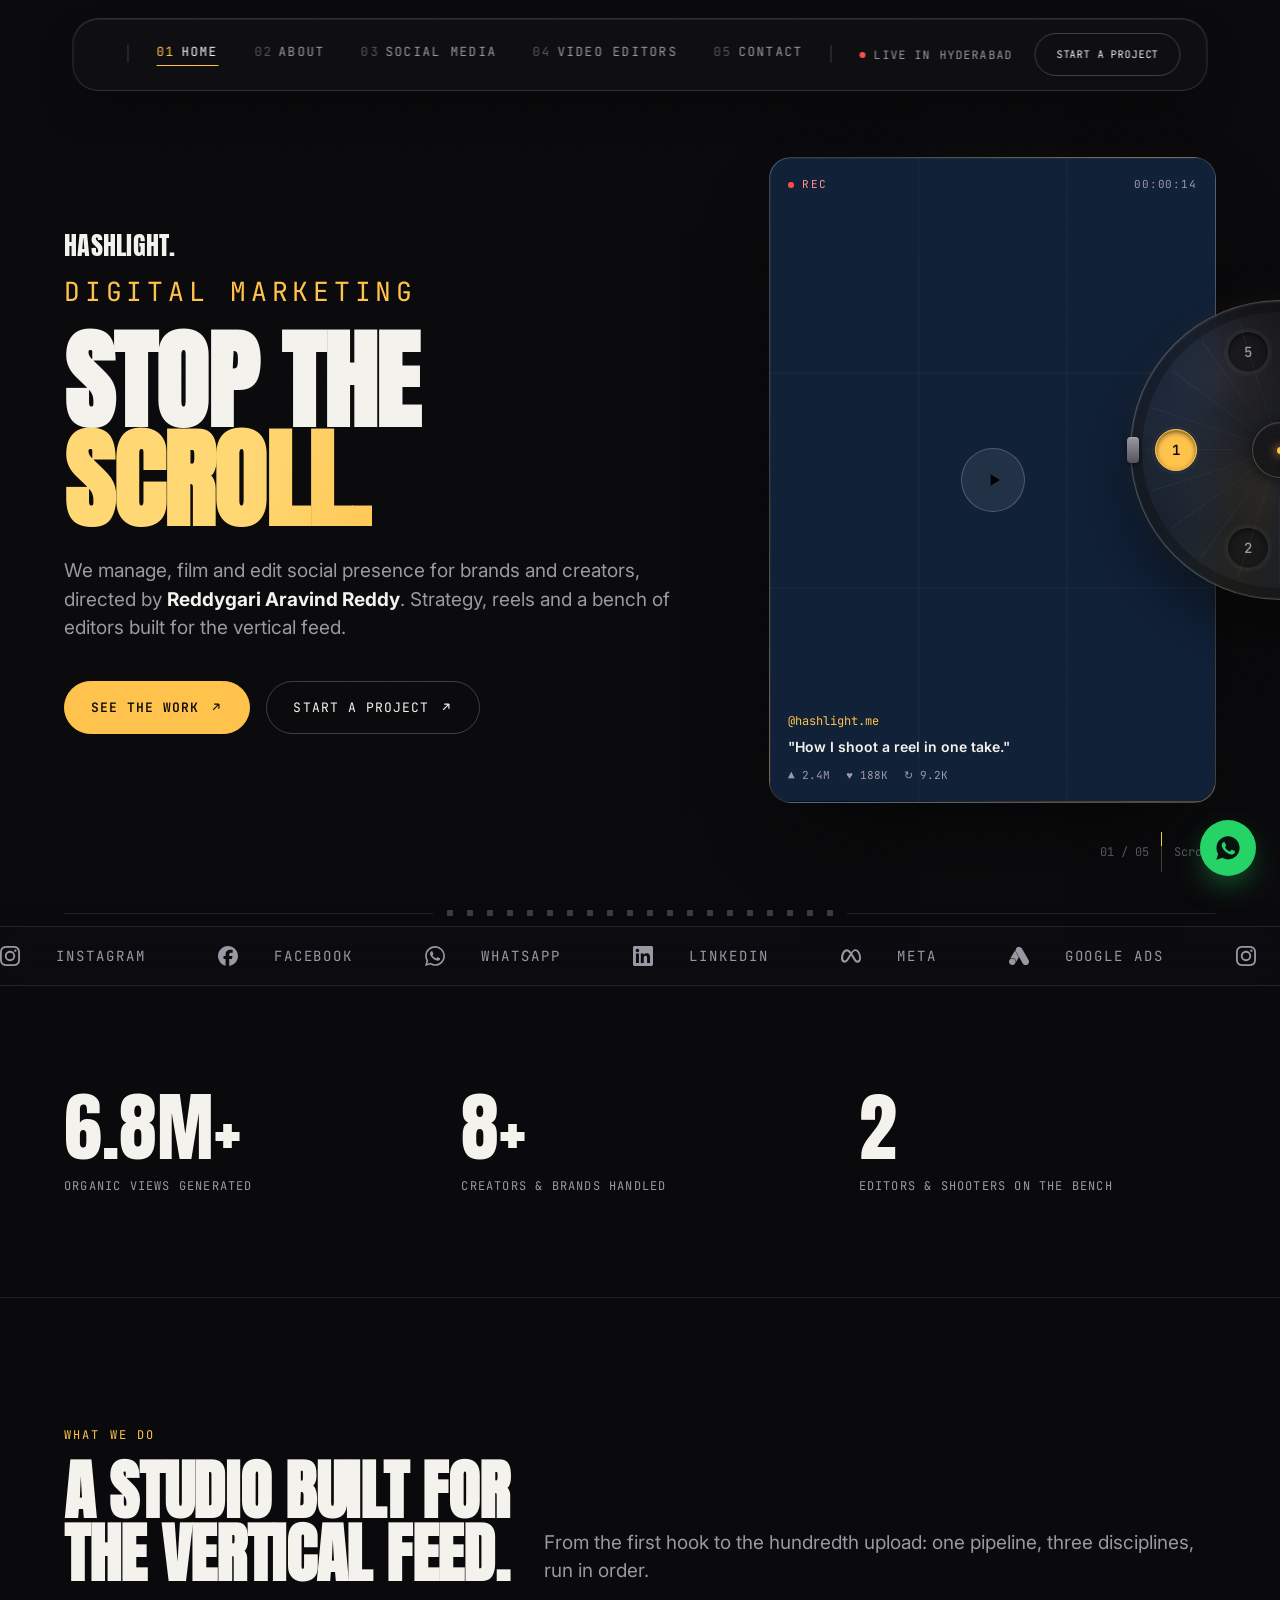
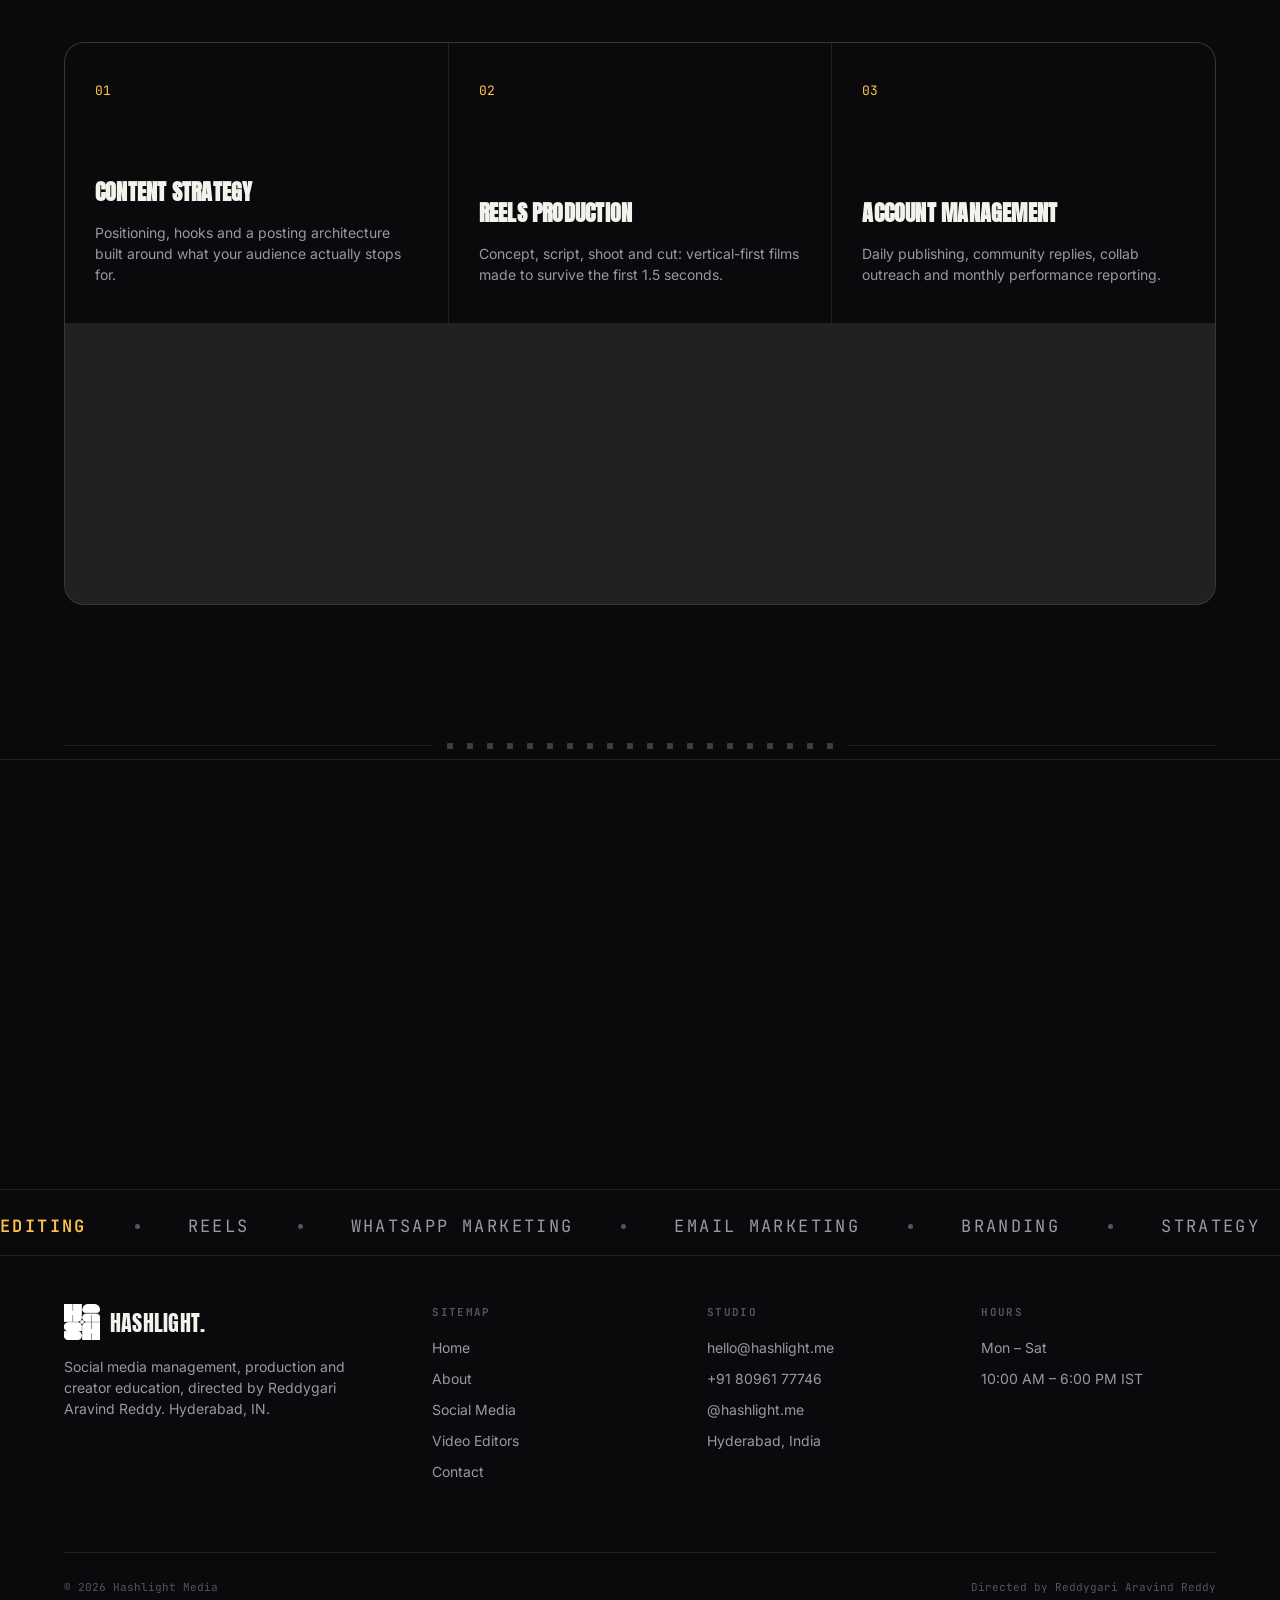
==== commit 23e90ec9: "6 changes" ====
--- a/index.html
+++ b/index.html
@@ -149,7 +149,7 @@
         <span>Digital Marketing</span>
       </p>
       <h1 class="h1 hero-title reveal in reveal-d1">Stop the<br><span class="flash">scroll.</span></h1>
-      <p class="lede hero-sub reveal in reveal-d2">We manage, film and edit social presence for brands and creators — directed by <b style="color:var(--ink)">Reddygari Aravind Reddy</b>. Strategy, reels and a bench of editors built for the vertical feed.</p>
+      <p class="lede hero-sub reveal in reveal-d2">We manage, film and edit social presence for brands and creators, directed by <b style="color:var(--ink)">Reddygari Aravind Reddy</b>. Strategy, reels and a bench of editors built for the vertical feed.</p>
       <div class="hero-actions reveal in reveal-d3">
         <a href="#social-media" class="btn btn-primary">See the work
           <svg viewBox="0 0 24 24" fill="none" stroke="currentColor" stroke-width="2"><path d="M7 17L17 7M17 7H9M17 7V15"/></svg>
@@ -223,7 +223,7 @@
       <p class="eyebrow reveal">What we do</p>
       <h2 class="h2 reveal reveal-d1">A studio built for<br>the vertical feed.</h2>
     </div>
-    <p class="lede reveal reveal-d2">From the first hook to the hundredth upload — one pipeline, three disciplines, run in order.</p>
+    <p class="lede reveal reveal-d2">From the first hook to the hundredth upload: one pipeline, three disciplines, run in order.</p>
   </div>
 
   <div class="services-grid">
@@ -238,7 +238,7 @@
       <span class="service-index">02</span>
       <div>
         <h3 class="service-title">Reels Production</h3>
-        <p class="service-desc">Concept, script, shoot and cut — vertical-first films made to survive the first 1.5 seconds.</p>
+        <p class="service-desc">Concept, script, shoot and cut: vertical-first films made to survive the first 1.5 seconds.</p>
       </div>
     </div>
     <div class="service-card reveal reveal-d2">
@@ -252,7 +252,7 @@
       <span class="service-index">04</span>
       <div>
         <h3 class="service-title">Meta Ad Campaigns</h3>
-        <p class="service-desc">Paid campaigns across Instagram and Facebook — audience targeting, creative testing and budget optimization built around real engagement.</p>
+        <p class="service-desc">Paid campaigns across Instagram and Facebook, with audience targeting, creative testing and budget optimization built around real engagement.</p>
       </div>
     </div>
     <div class="service-card reveal reveal-d1">
@@ -281,7 +281,7 @@
   <a href="#social-media" class="pillar reveal">
     <div class="pillar-left">
       <span class="pillar-title">Social Media</span>
-      <span class="pillar-sub">Reels that travelled — @avii.fashion</span>
+      <span class="pillar-sub">Reels that travelled, @avii.fashion</span>
     </div>
     <span class="pillar-arrow"><svg viewBox="0 0 24 24" fill="none" stroke="currentColor" stroke-width="2"><path d="M7 17L17 7M17 7H9M17 7V15"/></svg></span>
   </a>
@@ -305,7 +305,7 @@
 <section id="about" class="page-hero wrap" data-dial="About">
   <p class="eyebrow reveal in">02 About</p>
   <h2 class="h1 reveal in reveal-d1">Who runs<br><span class="flash">Hashlight.</span></h2>
-  <p class="lede reveal in reveal-d2">One director, one point of view — a small studio that treats every account like it's the only one that matters.</p>
+  <p class="lede reveal in reveal-d2">One director, one point of view: a small studio that treats every account like it's the only one that matters.</p>
 </section>
 
 <div class="wrap">
@@ -327,8 +327,8 @@
     </div>
 
     <div class="about-copy">
-      <p class="reveal"><b>Reddygari Aravind Reddy</b> started Hashlight after building his own audience from nothing — the account <b>@avii.fashion</b> now reaches millions of viewers a month, and every method Hashlight teaches and sells was tested there first.</p>
-      <p class="reveal reveal-d1">Hashlight exists because most "social media management" is a posting calendar with no point of view. We think a reel is a small film: it needs a hook, a shape, a reason to exist. So we build a strategy before we ever pick up a camera, then we shoot, cut and publish it ourselves — no handoffs, no guesswork.</p>
+      <p class="reveal"><b>Reddygari Aravind Reddy</b> started Hashlight after building his own audience from nothing; the account <b>@avii.fashion</b> now reaches millions of viewers a month, and every method Hashlight teaches and sells was tested there first.</p>
+      <p class="reveal reveal-d1">Hashlight exists because most "social media management" is a posting calendar with no point of view. We think a reel is a small film: it needs a hook, a shape, a reason to exist. So we build a strategy before we ever pick up a camera, then we shoot, cut and publish it ourselves, with no handoffs, no guesswork.</p>
       <p class="reveal reveal-d2">Today the studio runs three arms under one roof: <b>management</b> for brands and creators who want consistent, strategic output; <b>production</b>, a bench of editors and shooters who turn ideas into finished films; and <b>classes</b>, where we teach the camera, scripting and editing skills we use every day.</p>
 
       <div class="values">
@@ -362,7 +362,7 @@
     <span class="yr">2023</span>
     <div>
       <h5>@avii.fashion begins</h5>
-      <p>Aravind starts posting fashion and lifestyle reels — building the playbook Hashlight later teaches.</p>
+      <p>Aravind starts posting fashion and lifestyle reels, building the playbook Hashlight later teaches.</p>
     </div>
   </div>
   <div class="tl-row reveal reveal-d1">
@@ -383,7 +383,7 @@
     <span class="yr">Now</span>
     <div>
       <h5>Classes launch</h5>
-      <p>Camera, scripting and editing taught directly on the Hashlight channel — open to any creator ready to learn.</p>
+      <p>Camera, scripting and editing taught directly on the Hashlight channel, open to any creator ready to learn.</p>
     </div>
   </div>
 </section>
@@ -439,7 +439,7 @@
       <div>
         <div style="font-family:var(--display); font-size:20px; text-transform:uppercase;">@avii.fashion</div>
         <div style="font-family:var(--mono); font-size:12px; color:var(--ink-dim);">5,442,813 total views · 161,797 total likes</div>
-        <div style="font-family:var(--mono); font-size:11px; color:var(--ink-faint); margin-top:6px;">The founder's own account — run by Hashlight, our flagship case study. For studio updates, follow <a href="https://www.instagram.com/hashlight.me/" target="_blank" rel="noopener" style="color:var(--gold);">@hashlight.me</a>.</div>
+        <div style="font-family:var(--mono); font-size:11px; color:var(--ink-faint); margin-top:6px;">The founder's own account, run by Hashlight, our flagship case study. For studio updates, follow <a href="https://www.instagram.com/hashlight.me/" target="_blank" rel="noopener" style="color:var(--gold);">@hashlight.me</a>.</div>
       </div>
     </div>
     <a href="https://www.instagram.com/avii.fashion/" target="_blank" rel="noopener" class="btn btn-primary">Follow on Instagram
@@ -470,7 +470,7 @@
     </a>
   </div>
 
-  <p class="form-note reveal" style="text-align:center; padding-bottom:60px;">Muted autoplay video placeholders until real reel exports are dropped in at video/reel-*.mp4 — the stats above are real.</p>
+  <p class="form-note reveal" style="text-align:center; padding-bottom:60px;">Muted autoplay video placeholders until real reel exports are dropped in at video/reel-*.mp4. The stats above are real.</p>
 </div>
 
 <div class="sprockets"><div class="sprockets-row">
@@ -481,7 +481,7 @@
 <section id="video-editors" class="page-hero wrap" data-dial="Video Editors">
   <p class="eyebrow reveal in">04 Video Editors</p>
   <h2 class="h1 reveal in reveal-d1">The bench<br>behind the<br><span class="flash">cuts.</span></h2>
-  <p class="lede reveal in reveal-d2">Every reel Hashlight ships passes through this team — shooters, editors and motion designers working across every managed account.</p>
+  <p class="lede reveal in reveal-d2">Every reel Hashlight ships passes through this team: shooters, editors and motion designers working across every managed account.</p>
 </section>
 
 <div class="wrap">
@@ -491,7 +491,7 @@
       <div class="editor-info">
         <div class="name">Saketh</div>
         <div class="role">Video Editor</div>
-        <p class="desc">Reel edits and motion-driven cuts — see the full body of work on his portfolio.</p>
+        <p class="desc">Reel edits and motion-driven cuts. See the full body of work on his portfolio.</p>
         <div class="editor-skills"><span class="tag">Portfolio</span></div>
         <a href="https://sakethportfolio.my.canva.site/" target="_blank" rel="noopener" class="social-chip" style="margin-top:16px;">View portfolio</a>
       </div>
@@ -501,7 +501,7 @@
       <div class="editor-info">
         <div class="name">Varun</div>
         <div class="role">Video Editor</div>
-        <p class="desc">Cuts built for the vertical feed — see the full body of work on his portfolio.</p>
+        <p class="desc">Cuts built for the vertical feed. See the full body of work on his portfolio.</p>
         <div class="editor-skills"><span class="tag">Portfolio</span></div>
         <a href="https://varun-editor.lovable.app/" target="_blank" rel="noopener" class="social-chip" data-inline-portfolio="1" style="margin-top:16px;">View portfolio</a>
       </div>
@@ -564,11 +564,11 @@
       </div>
       <p class="eyebrow" style="justify-content:flex-start">Fastest response</p>
       <h3 class="whatsapp-title">Chat with us<br>on <span class="flash">WhatsApp.</span></h3>
-      <p class="lede">Send the brand, your current following and what you need — we usually reply within the hour.</p>
+      <p class="lede">Send the brand, your current following and what you need. We usually reply within the hour.</p>
       <a href="https://wa.me/918096177746?text=Hi%20Hashlight%2C%20I%27d%20like%20to%20start%20a%20project." target="_blank" rel="noopener" class="btn btn-primary whatsapp-btn">Message +91 80961 77746
         <svg viewBox="0 0 24 24" fill="none" stroke="currentColor" stroke-width="2"><path d="M7 17L17 7M17 7H9M17 7V15"/></svg>
       </a>
-      <p class="form-note">Opens WhatsApp in a new tab — nothing is submitted through this site.</p>
+      <p class="form-note">Opens WhatsApp in a new tab. Nothing is submitted through this site.</p>
     </div>
   </div>
 </div>
@@ -588,7 +588,7 @@
   <div class="footer-grid">
     <div class="footer-brand">
       <a href="#home" class="logo"><img src="img/hashlight_logo1.png" alt="" class="logo-mark">Hashlight.</a>
-      <p>Social media management, production and creator education — directed by Reddygari Aravind Reddy. Hyderabad, IN.</p>
+      <p>Social media management, production and creator education, directed by Reddygari Aravind Reddy. Hyderabad, IN.</p>
     </div>
     <div class="footer-col">
       <h4>Sitemap</h4>
--- a/css/style.css
+++ b/css/style.css
@@ -148,7 +148,7 @@
 }
 
 .logo{ font-family:var(--display); font-size:22px; letter-spacing:.01em; text-transform:uppercase; display:flex; align-items:center; gap:10px; }
-.logo-mark{ width:28px; height:28px; object-fit:contain; display:block; flex-shrink:0; }
+.logo-mark{ width:36px; height:36px; object-fit:contain; display:block; flex-shrink:0; filter:brightness(0) invert(1); }
 
 .nav-sep{ color:var(--ink-faint); font-size:14.7px; line-height:1; opacity:.6; flex-shrink:0; }
 
@@ -180,6 +180,14 @@
 
 /* mobile nav */
 @media (max-width:920px){
+  /* .site-nav normally centers itself with transform:translateX(-50%), but a
+     transform on an ancestor becomes the containing block for any
+     position:fixed descendant — which made the fixed, inset:0 .nav-links
+     menu below size/position itself against the small nav pill instead of
+     the full screen, leaving a sliver of it visible even when "closed".
+     Centering via left/right+auto-margin instead avoids creating that
+     containing block, so the closed menu is fully off-screen. */
+  .site-nav{ left:0; right:0; transform:none; margin-inline:auto; }
   .nav-links{
     position:fixed; inset:0; background:var(--bg); flex-direction:column; justify-content:center; align-items:flex-start;
     padding:var(--pad); gap:26px; transform:translateX(100%); transition:transform .5s var(--ease); z-index:55;
@@ -308,6 +316,7 @@
    ========================================================================== */
 .services{ padding-block:clamp(80px,10vw,140px); }
 .section-head{ display:flex; justify-content:space-between; align-items:flex-end; gap:30px; margin-bottom:56px; flex-wrap:wrap; }
+.section-head > div{ display:flex; flex-direction:column; gap:16px; align-items:flex-start; }
 .services-grid{ display:grid; grid-template-columns:repeat(3,1fr); gap:1px; background:var(--line); border:1px solid var(--line); border-radius:20px; overflow:hidden; }
 @media (max-width:980px){ .services-grid{ grid-template-columns:repeat(2,1fr); } }
 @media (max-width:560px){ .services-grid{ grid-template-columns:1fr; } }
@@ -352,6 +361,9 @@
    Footer
    ========================================================================== */
 .site-footer{ border-top:1px solid var(--line); padding-block:24px 34px; }
+/* on mobile the dial anchors off the bottom edge and pokes up ~80-100px,
+   which otherwise sits right on top of the copyright line below */
+@media (max-width:920px){ .site-footer{ padding-bottom:120px; } }
 
 /* floating WhatsApp button — lives in the footer's markup (so it survives
    the page-panel split, since footer is never hidden) but is fixed to the
@@ -369,7 +381,7 @@
 
 /* rolling platforms banner — reuses the hero ticker's marquee animation */
 .footer-platforms{
-  overflow:hidden; padding-bottom:16px; margin-bottom:20px; border-bottom:1px solid var(--line);
+  overflow:hidden; padding-bottom:16px; margin-bottom:48px; border-bottom:1px solid var(--line);
   width:100vw; margin-left:calc(50% - 50vw); margin-right:calc(50% - 50vw);
 }
 .footer-platforms-track{ display:flex; width:max-content; animation:tick 85.5s linear infinite; }
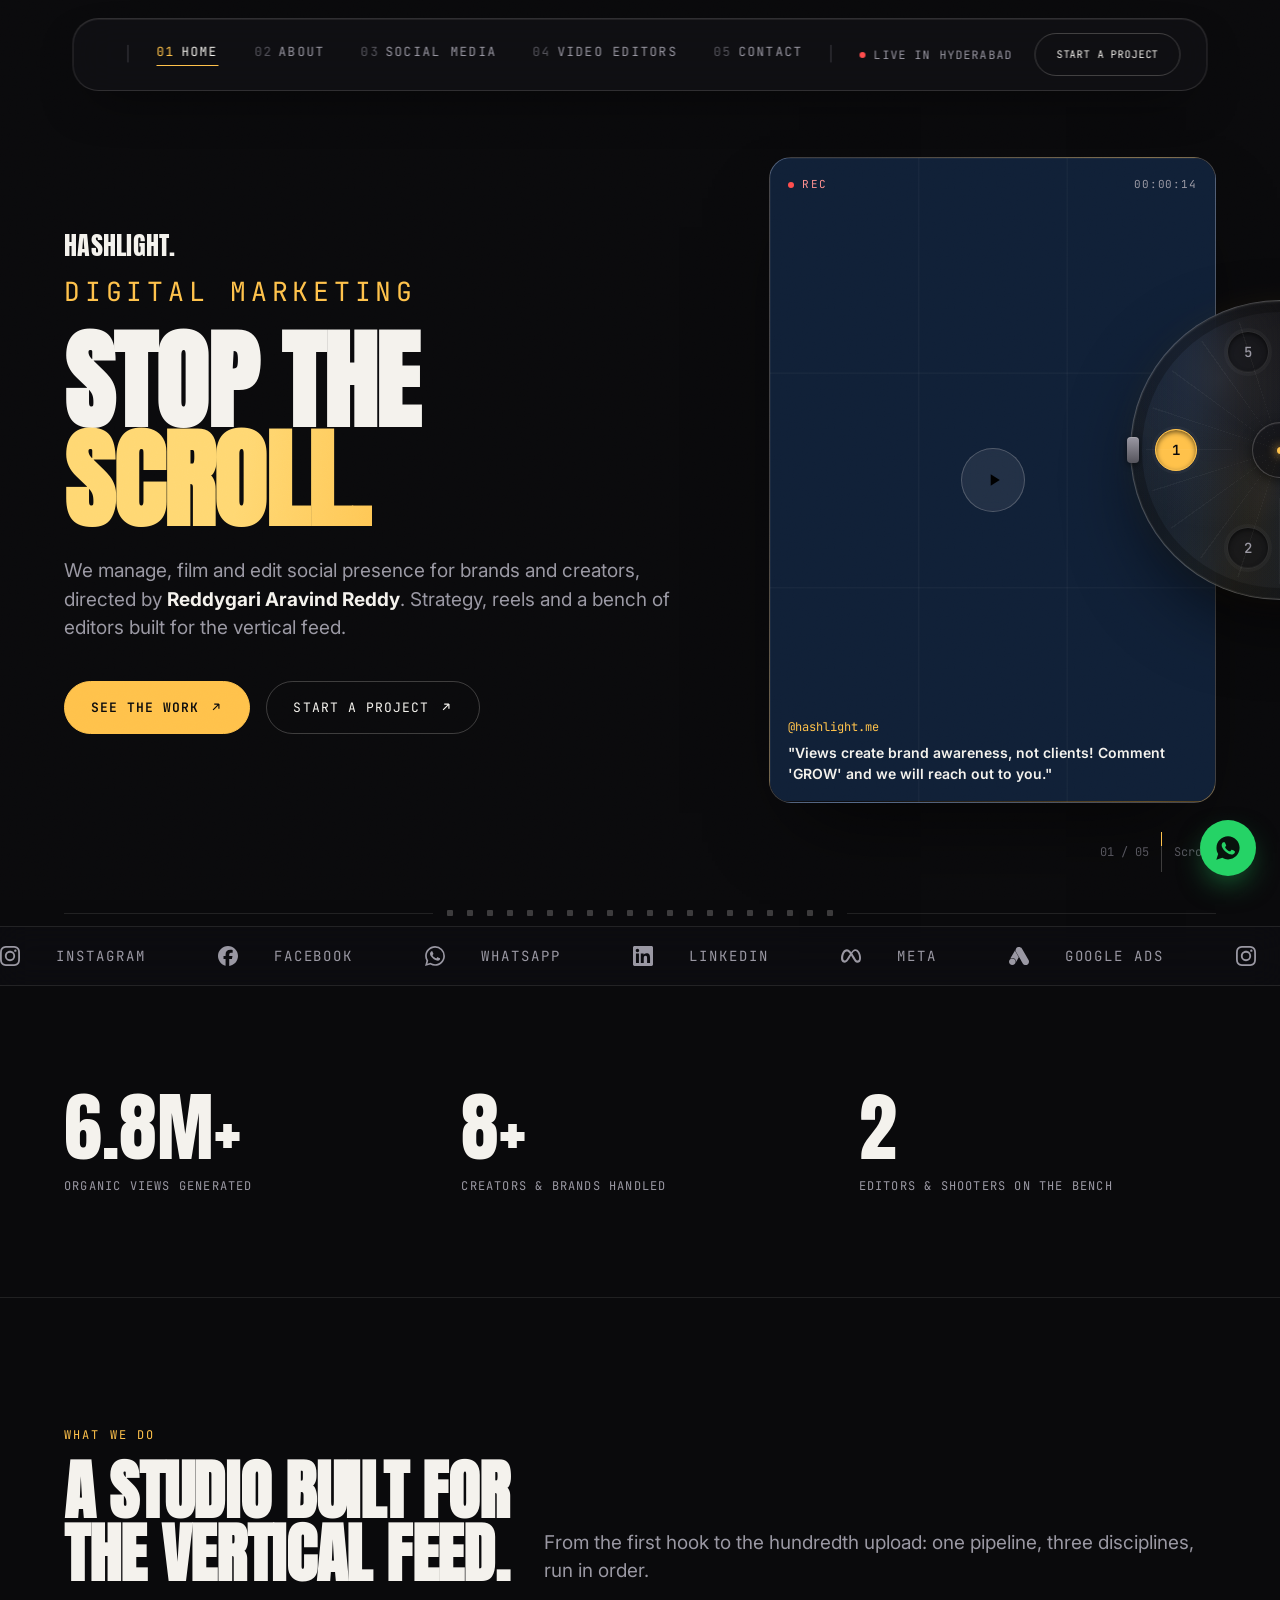
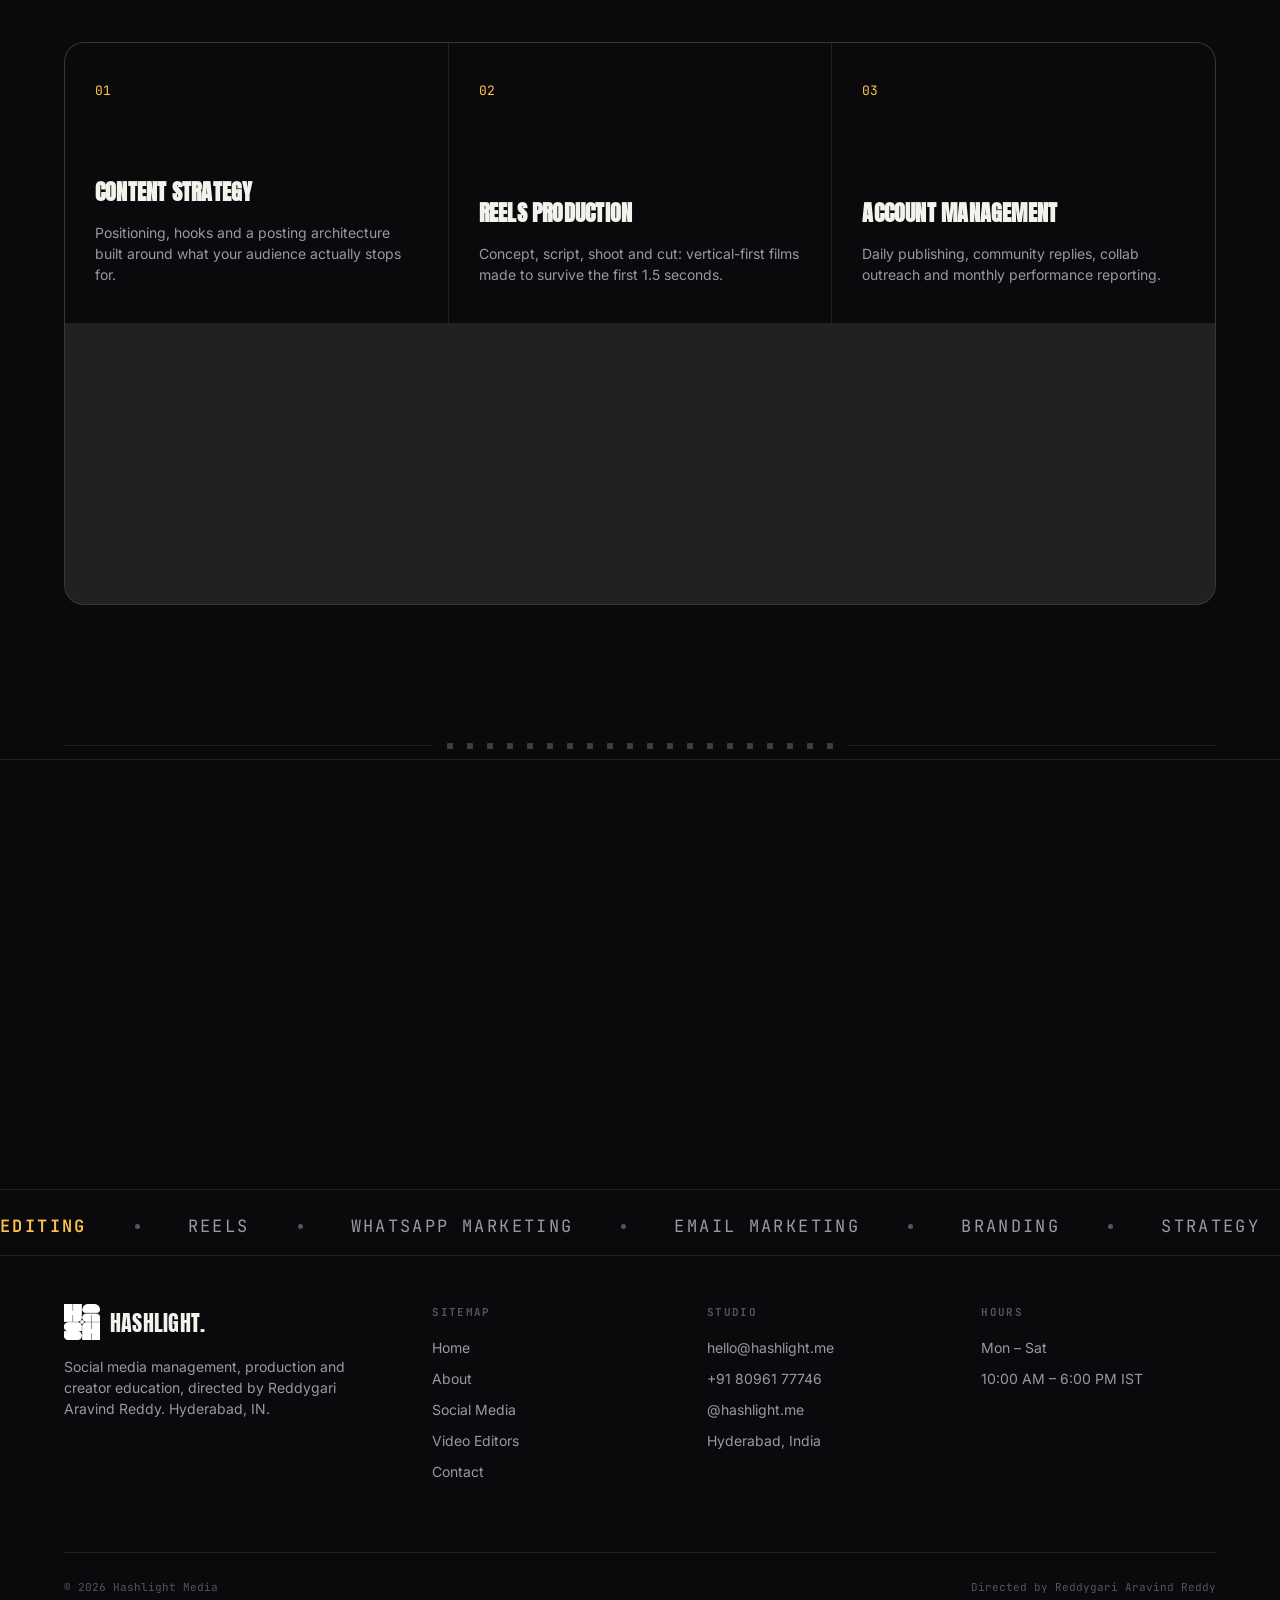
==== commit f2af92c5: "message" ====
--- a/index.html
+++ b/index.html
@@ -55,7 +55,9 @@
 <meta name="twitter:description" content="Hyderabad creator-first social media studio — Reels production, Meta ad campaigns, content strategy and account management. 6.8M+ organic views generated.">
 <meta name="twitter:image" content="https://hashlight.me/img/hashlight_logo1.png">
 
-<link rel="icon" href="img/hashlight_logo1.png" type="image/png">
+<link rel="icon" type="image/png" sizes="32x32" href="img/favicon.png">
+<link rel="icon" type="image/png" sizes="192x192" href="img/favicon.png">
+<link rel="apple-touch-icon" href="img/favicon.png">
 <link rel="preconnect" href="https://fonts.googleapis.com">
 <link rel="preconnect" href="https://fonts.gstatic.com" crossorigin>
 <link rel="stylesheet" href="css/style.css">
@@ -161,7 +163,7 @@
     </div>
 
     <div class="reel-card reveal in reveal-d2">
-      <video class="reel-video" id="hero-reel-video" src="video/hero-reel.mp4" muted loop playsinline preload="metadata" poster="img/poster-hero-reel.jpg"></video>
+      <video class="reel-video" id="hero-reel-video" src="video/hero-reel.mp4" muted loop autoplay playsinline preload="metadata" poster="img/poster-hero-reel.jpg"></video>
       <div class="grid-lines"></div>
       <div class="reel-top">
         <span class="rec-tag"><span class="rec-dot"></span>REC</span>
@@ -173,8 +175,7 @@
       </button>
       <div class="reel-bottom">
         <div class="handle">@hashlight.me</div>
-        <div class="caption">"How I shoot a reel in one take."</div>
-        <div class="reel-stats"><span>▲ 2.4M</span><span>♥ 188K</span><span>↻ 9.2K</span></div>
+        <div class="caption">"Views create brand awareness, not clients! Comment 'GROW' and we will reach out to you."</div>
       </div>
     </div>
   </div>
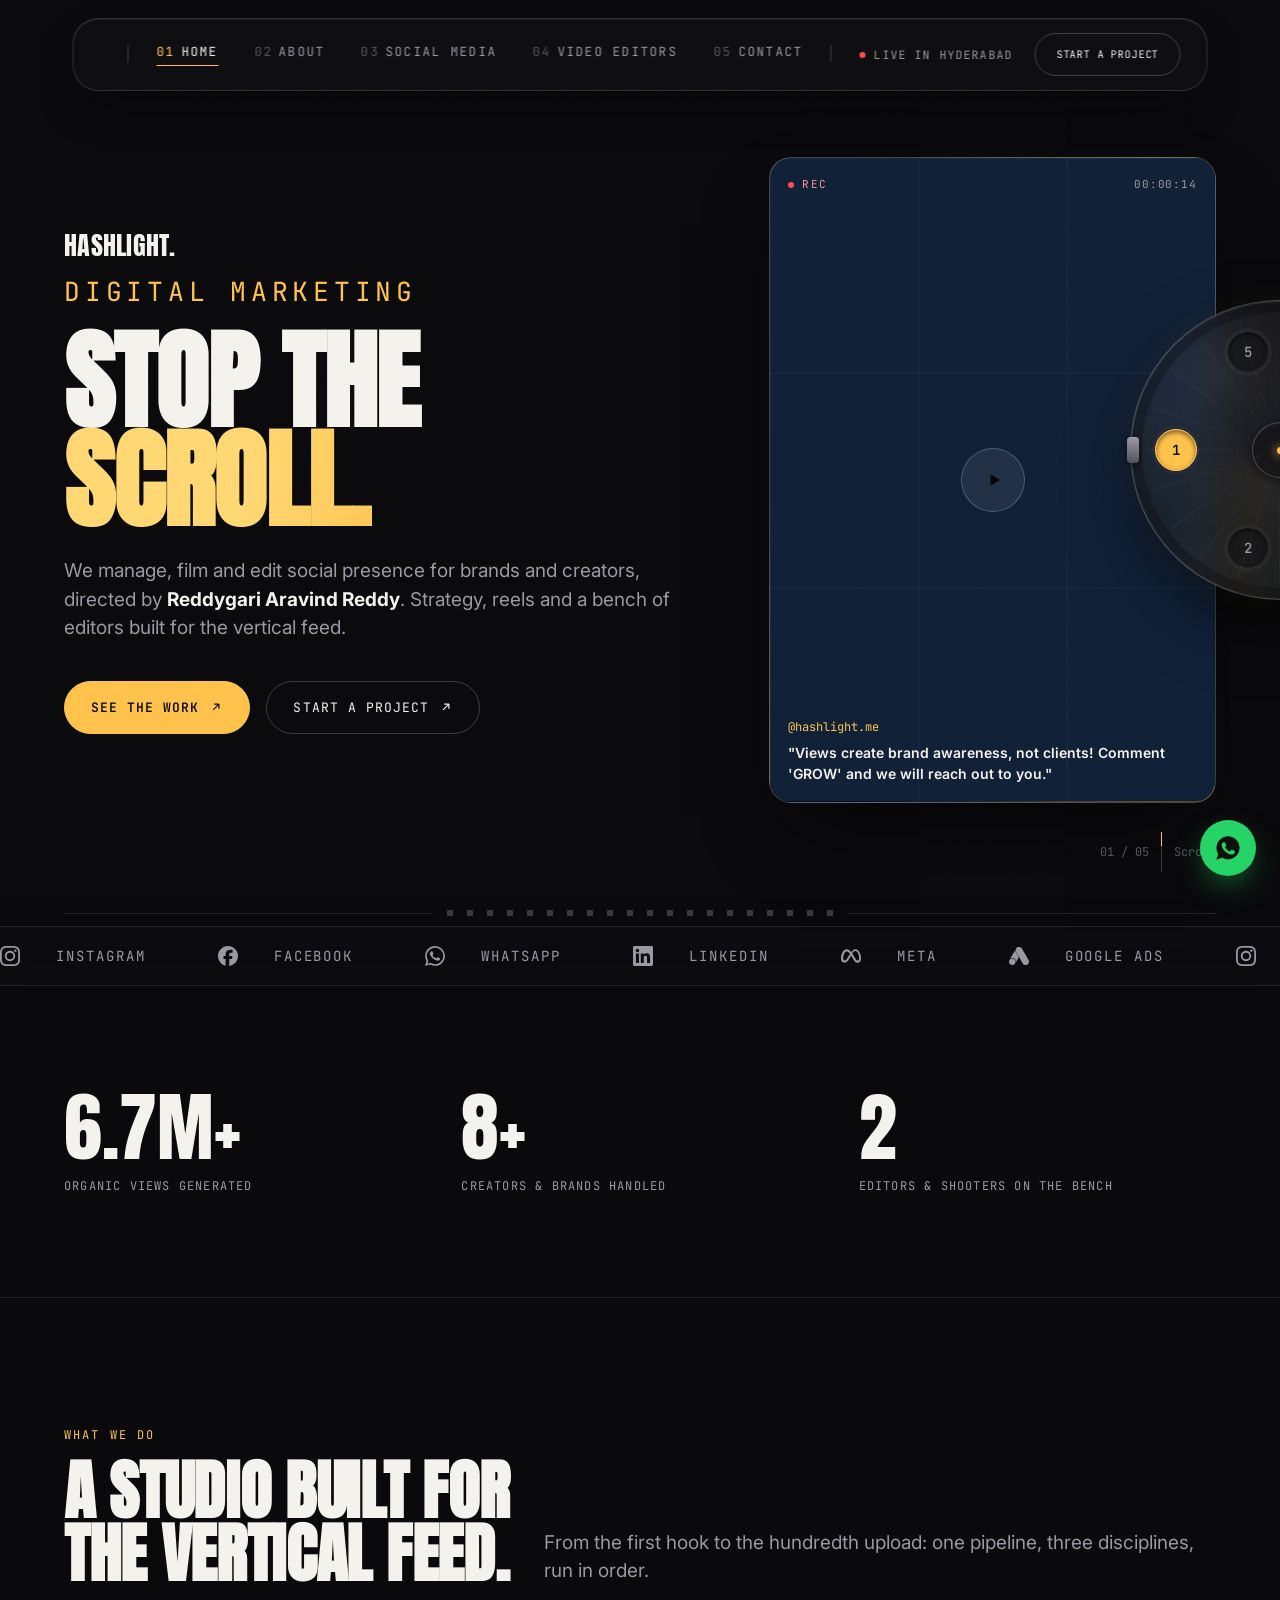
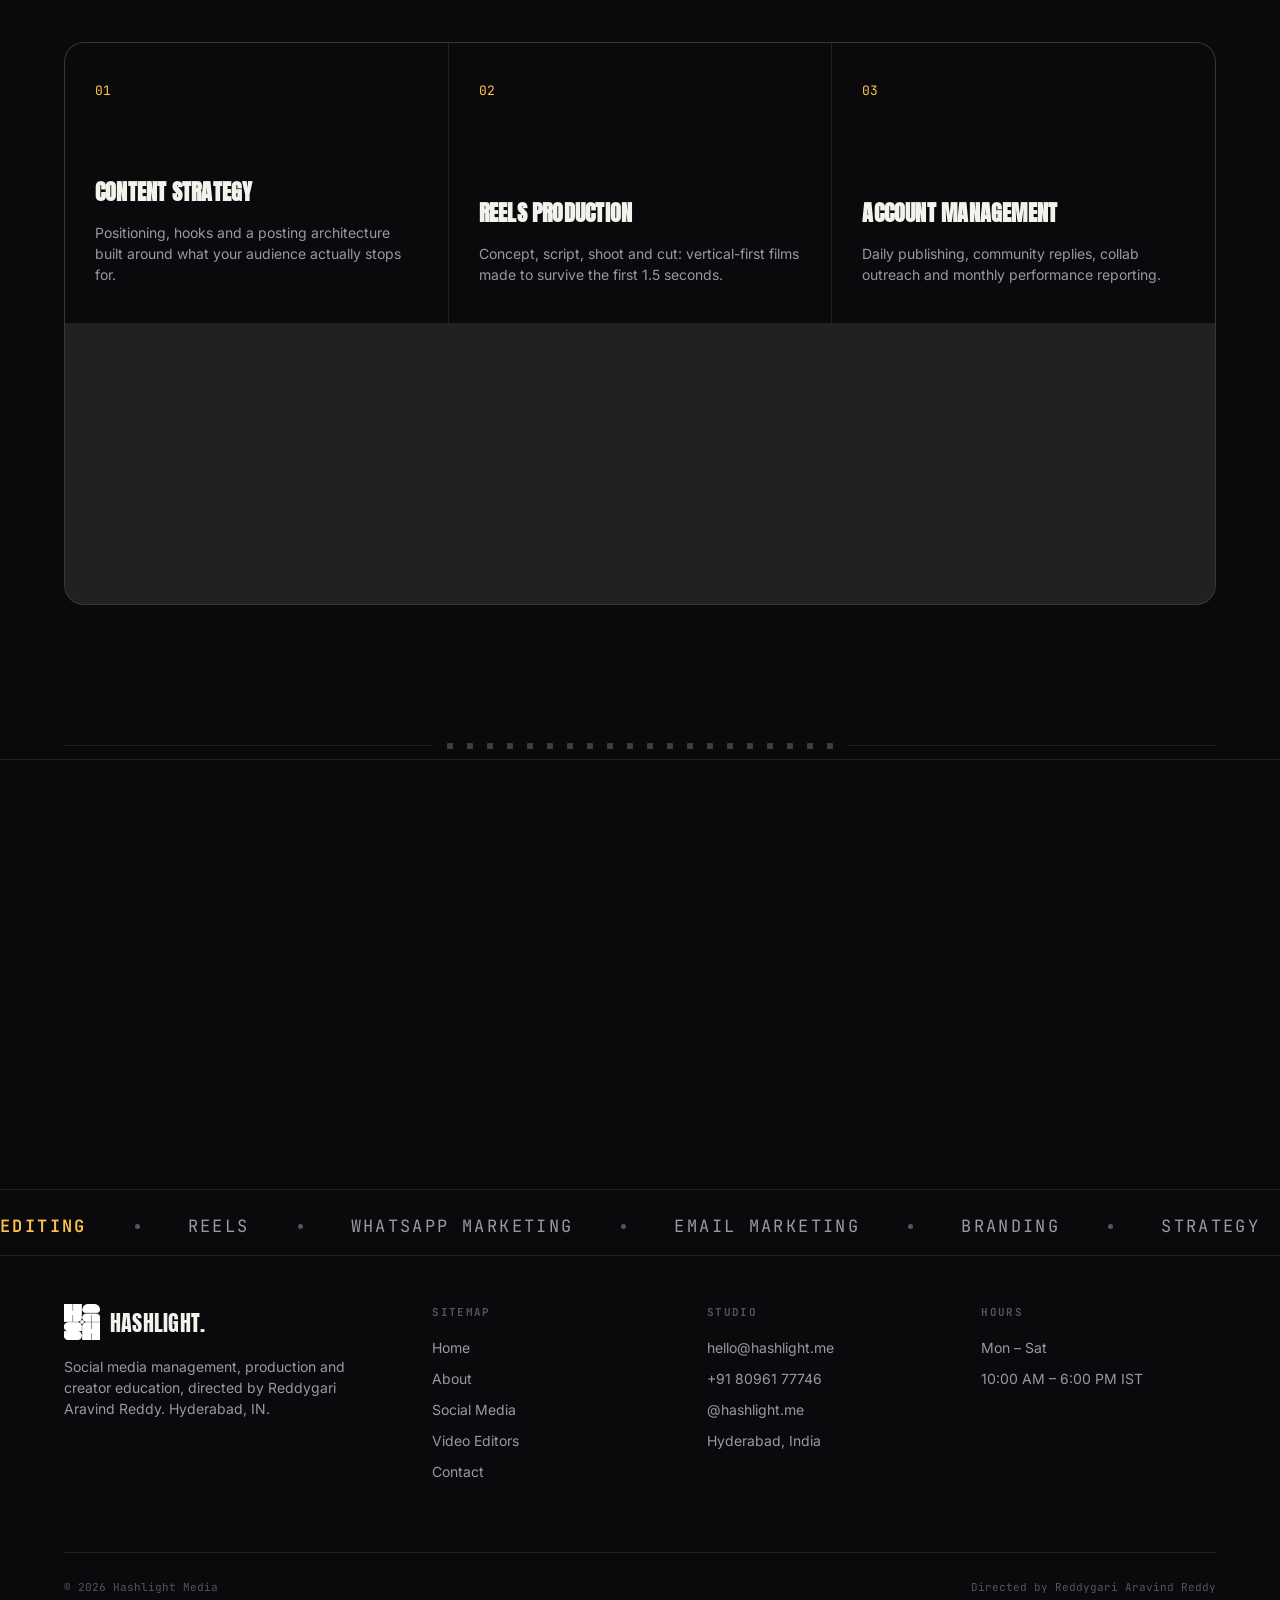
==== commit 04a4d184: "message" ====
--- a/index.html
+++ b/index.html
@@ -46,15 +46,16 @@
 <meta property="og:url" content="https://hashlight.me/">
 <meta property="og:title" content="Hashlight | Social Media & Reels Agency, Hyderabad">
 <meta property="og:description" content="Hyderabad creator-first social media studio — Reels production, Meta ad campaigns, content strategy and account management. 6.8M+ organic views generated.">
-<meta property="og:image" content="https://hashlight.me/img/hashlight_logo1.png">
+<meta property="og:image" content="https://hashlight.me/img/logos/og-image.png">
 <meta property="og:locale" content="en_IN">
 <meta property="og:site_name" content="Hashlight">
 
 <meta name="twitter:card" content="summary_large_image">
 <meta name="twitter:title" content="Hashlight | Social Media & Reels Agency, Hyderabad">
 <meta name="twitter:description" content="Hyderabad creator-first social media studio — Reels production, Meta ad campaigns, content strategy and account management. 6.8M+ organic views generated.">
-<meta name="twitter:image" content="https://hashlight.me/img/hashlight_logo1.png">
-
+<meta name="twitter:image" content="https://hashlight.me/img/logos/og-image.png">
+
+<link rel="icon" type="image/svg+xml" href="img/logos/icon.svg">
 <link rel="icon" type="image/png" sizes="32x32" href="img/favicon.png">
 <link rel="icon" type="image/png" sizes="192x192" href="img/favicon.png">
 <link rel="apple-touch-icon" href="img/favicon.png">
